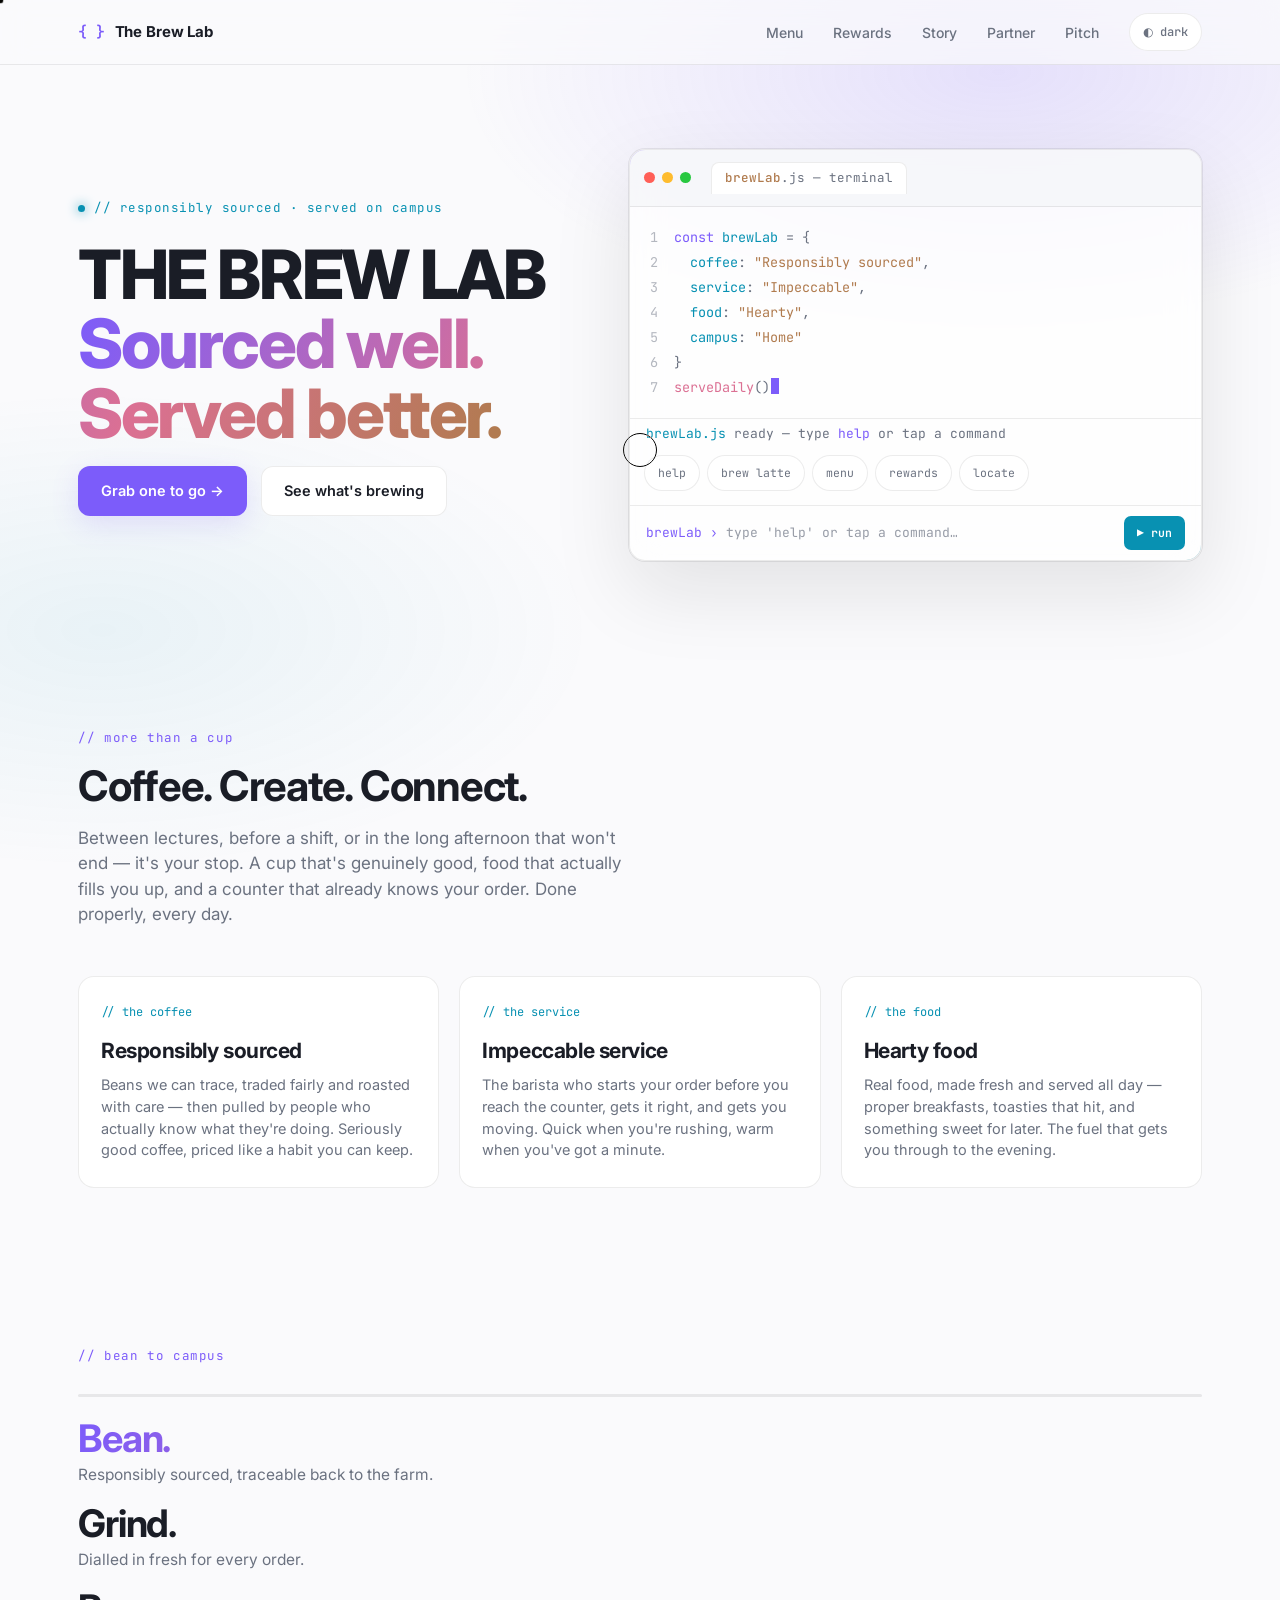
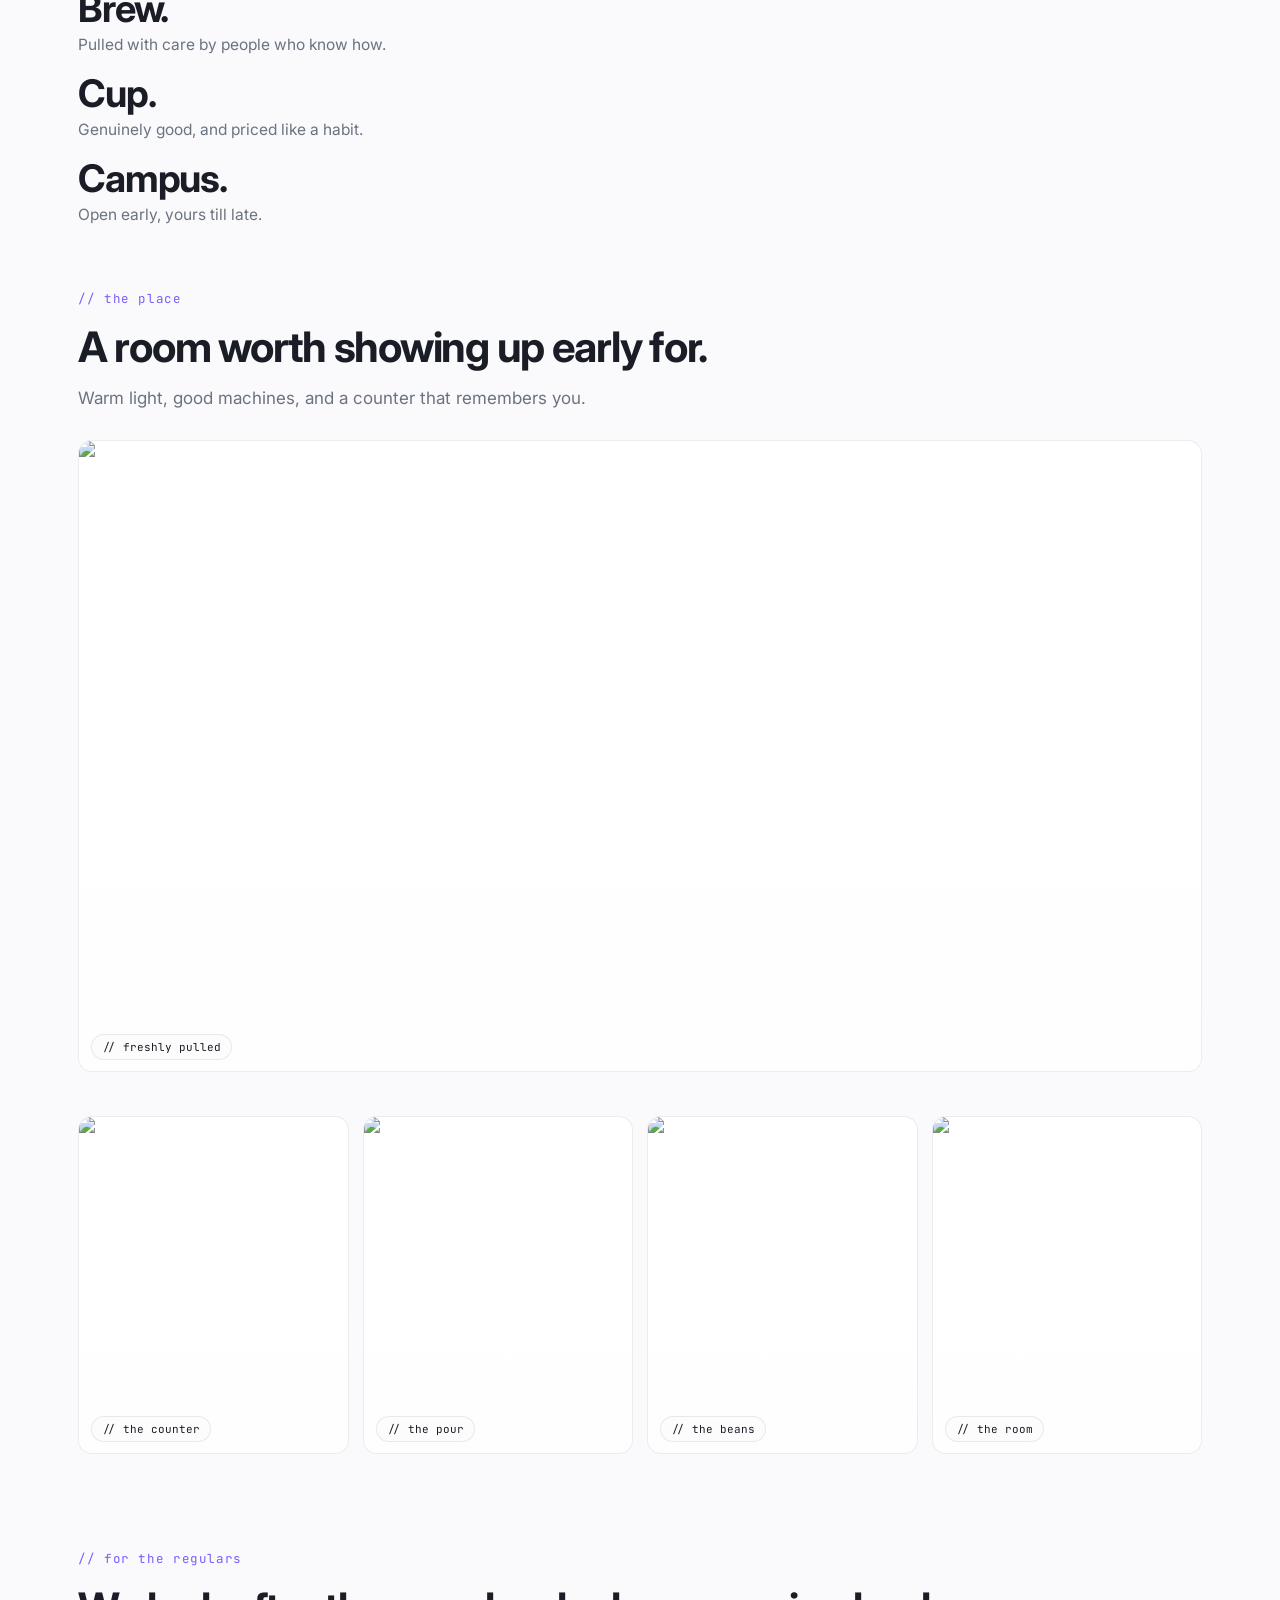
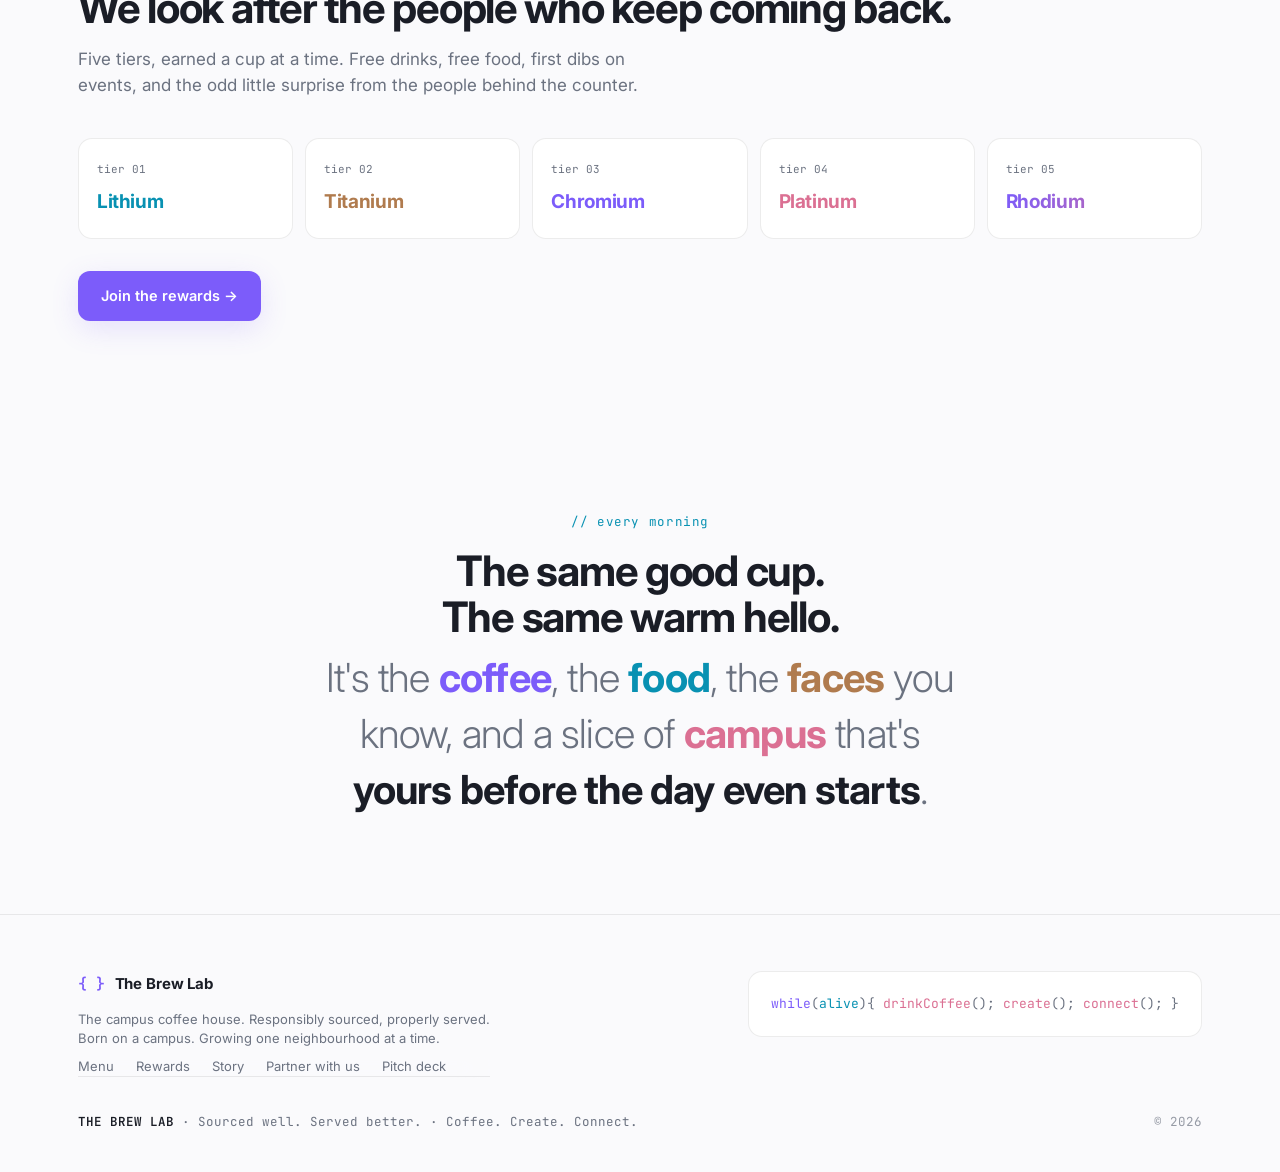
==== index.html @ af36d55d "Loyalty tiers: swap Iridium -> Rhodium (tier 05, most precious) Ladder is now Lithium / Titanium / C" ====
<!DOCTYPE html>
<html lang="en" data-theme="dark">
<head>
<meta charset="UTF-8">
<meta name="viewport" content="width=device-width, initial-scale=1.0, viewport-fit=cover">
<title>The Brew Lab</title>
<meta name="description" content="The Brew Lab — the campus coffee house. Responsibly sourced coffee, impeccable service, and hearty food. Coffee. Create. Connect.">
<meta name="theme-color" content="#0F1117">
<link rel="icon" href="assets/img/favicon.svg" type="image/svg+xml">
<meta property="og:title" content="The Brew Lab — Sourced well. Served better.">
<meta property="og:description" content="The campus coffee house — responsibly sourced coffee, hearty food, impeccable service. Coffee. Create. Connect.">
<meta property="og:type" content="website">
<meta property="og:image" content="assets/img/og-image.svg">
<meta name="twitter:card" content="summary_large_image">
<script>try{var t=localStorage.getItem('brewlab-theme')||(matchMedia('(prefers-color-scheme: light)').matches?'light':'dark');document.documentElement.setAttribute('data-theme',t);}catch(e){}</script>
<link rel="preconnect" href="https://fonts.googleapis.com">
<link rel="preconnect" href="https://fonts.gstatic.com" crossorigin>
<link href="https://fonts.googleapis.com/css2?family=Inter:wght@300;400;500;600;700;800&family=JetBrains+Mono:wght@400;500;600&display=swap" rel="stylesheet">
<link rel="stylesheet" href="assets/css/tokens.css">
<link rel="stylesheet" href="assets/css/base.css">
<link rel="stylesheet" href="assets/css/effects.css">
<style>
  /* bean-to-campus journey: keep all five word+copy stages within the pinned view */
  [data-brew-journey] { padding-top: clamp(36px, 7vh, 64px); padding-bottom: clamp(36px, 7vh, 64px); }
  .journey-stages { display: grid; gap: clamp(10px, 2vh, 20px); margin-top: 22px; }
  .j-word { display: block; font-size: clamp(22px, 5.2vw, 38px); font-weight: 700; letter-spacing: -0.03em; line-height: 1.05; }
  .j-sub { display: block; color: var(--muted); font-size: clamp(13px, 2.3vw, 15.5px); font-weight: 400; letter-spacing: 0; margin-top: 4px; max-width: 48ch; }
</style>
<script type="importmap">
{
  "imports": {
    "three": "https://esm.sh/three@0.161.0",
    "gsap": "https://esm.sh/gsap@3.12.5",
    "gsap/ScrollTrigger": "https://esm.sh/gsap@3.12.5/ScrollTrigger.js",
    "lenis": "https://esm.sh/lenis@1.1.13"
  }
}
</script>
</head>
<body data-page="home">
<a class="skip-link" href="#main">Skip to content</a>
<div class="ambient" aria-hidden="true"></div>

<nav aria-label="Primary">
  <div class="wrap nav-inner">
    <a class="brand" href="index.html"><span class="braces">{ }</span> The Brew Lab</a>
    <button class="nav-burger" data-nav-burger aria-label="Open menu" aria-expanded="false" aria-controls="navmenu">
      <svg viewBox="0 0 24 24" fill="none" stroke="currentColor" stroke-width="2" aria-hidden="true"><path d="M3 6h18M3 12h18M3 18h18"/></svg>
    </button>
    <div class="nav-links nav-menu" id="navmenu" data-nav-menu>
      <button class="nav-menu-close" data-nav-close aria-label="Close menu">
        <svg viewBox="0 0 24 24" fill="none" stroke="currentColor" stroke-width="2" aria-hidden="true"><path d="M6 6l12 12M18 6L6 18"/></svg>
      </button>
      <a class="navlink" href="menu.html">Menu</a>
      <a class="navlink" href="rewards.html">Rewards</a>
      <a class="navlink" href="story.html">Story</a>
      <a class="navlink" href="franchise.html">Partner</a>
      <a class="navlink" href="pitch.html">Pitch</a>
      <button class="toggle" data-theme-toggle aria-label="Toggle theme"><span data-theme-icon aria-hidden="true">◑</span> <span data-theme-text>light</span></button>
    </div>
  </div>
</nav>

<main id="main">
<header class="hero">
  <div class="hero-canvas" data-hero-canvas aria-hidden="true"></div>
  <div class="wrap hero-grid">
    <div>
      <span class="eyebrow"><span class="dot"></span>// responsibly sourced · served on campus</span>
      <h1 class="title">THE BREW LAB<br><span class="grad-text">Sourced well. Served better.</span></h1>
      <div class="cta-row">
        <a href="menu.html" class="btn btn-primary magnetic" data-magnetic="0.25">Grab one to go →</a>
        <a href="rewards.html" class="btn btn-ghost magnetic" data-magnetic="0.25">See what's brewing</a>
      </div>
    </div>

    <div class="editor reveal" data-repl>
      <div class="ed-bar">
        <div class="dots" aria-hidden="true"><span></span><span></span><span></span></div>
        <div class="tab"><b>brewLab</b>.js — terminal</div>
      </div>
      <div class="ed-body">
        <div class="gutter mono" aria-hidden="true"><div>1</div><div>2</div><div>3</div><div>4</div><div>5</div><div>6</div><div>7</div></div>
        <div class="code"><pre class="mono"><span class="kw">const</span> <span class="prop">brewLab</span> <span class="pun">=</span> <span class="pun">{</span>
  <span class="prop">coffee</span><span class="pun">:</span> <span class="str">"Responsibly sourced"</span><span class="pun">,</span>
  <span class="prop">service</span><span class="pun">:</span> <span class="str">"Impeccable"</span><span class="pun">,</span>
  <span class="prop">food</span><span class="pun">:</span> <span class="str">"Hearty"</span><span class="pun">,</span>
  <span class="prop">campus</span><span class="pun">:</span> <span class="str">"Home"</span>
<span class="pun">}</span>
<span class="fn">serveDaily</span><span class="pun">()</span><span class="cursor-blink"></span></pre></div>
      </div>
      <div class="repl-stream" data-repl-stream role="log" aria-live="polite" aria-label="Terminal output"></div>
      <div class="repl-chips" role="group" aria-label="Quick commands">
        <button class="repl-chip" type="button" data-cmd="help">help</button>
        <button class="repl-chip" type="button" data-cmd="brew latte">brew latte</button>
        <button class="repl-chip" type="button" data-cmd="menu">menu</button>
        <button class="repl-chip" type="button" data-cmd="rewards">rewards</button>
        <button class="repl-chip" type="button" data-cmd="locate">locate</button>
      </div>
      <form class="repl-input-row" data-repl-form>
        <span class="repl-prompt" aria-hidden="true">brewLab ›</span>
        <input class="repl-input" data-repl-input type="text" inputmode="text" autocomplete="off" autocapitalize="off" spellcheck="false" aria-label="Type a command, for example help" placeholder="type 'help' or tap a command…">
        <button class="run" type="submit">▶ run</button>
      </form>
    </div>
  </div>
</header>

<section id="positioning">
  <div class="wrap">
    <div class="sec-label reveal">// more than a cup</div>
    <h2 class="reveal">Coffee. Create. Connect.</h2>
    <p class="lead reveal">Between lectures, before a shift, or in the long afternoon that won't end — it's your stop. A cup that's genuinely good, food that actually fills you up, and a counter that already knows your order. Done properly, every day.</p>
    <div class="triad" data-cine-group>
      <div class="tcard reveal" data-cine-item><div class="k mono">// the coffee</div><h3>Responsibly sourced</h3><p>Beans we can trace, traded fairly and roasted with care — then pulled by people who actually know what they're doing. Seriously good coffee, priced like a habit you can keep.</p></div>
      <div class="tcard reveal" data-cine-item><div class="k mono">// the service</div><h3>Impeccable service</h3><p>The barista who starts your order before you reach the counter, gets it right, and gets you moving. Quick when you're rushing, warm when you've got a minute.</p></div>
      <div class="tcard reveal" data-cine-item><div class="k mono">// the food</div><h3>Hearty food</h3><p>Real food, made fresh and served all day — proper breakfasts, toasties that hit, and something sweet for later. The fuel that gets you through to the evening.</p></div>
    </div>
  </div>
</section>

<section class="scene" data-brew-journey aria-label="From bean to campus">
  <div class="wrap">
    <div class="sec-label">// bean to campus</div>
    <h2 class="sr-only">From bean to campus</h2>
    <div class="brew-rail" aria-hidden="true"><span class="fill"></span></div>
    <div class="journey-stages">
      <div data-stage><span class="j-word grad-text">Bean.</span><span class="j-sub">Responsibly sourced, traceable back to the farm.</span></div>
      <div data-stage><span class="j-word">Grind.</span><span class="j-sub">Dialled in fresh for every order.</span></div>
      <div data-stage><span class="j-word">Brew.</span><span class="j-sub">Pulled with care by people who know how.</span></div>
      <div data-stage><span class="j-word">Cup.</span><span class="j-sub">Genuinely good, and priced like a habit.</span></div>
      <div data-stage><span class="j-word">Campus.</span><span class="j-sub">Open early, yours till late.</span></div>
    </div>
  </div>
</section>

<section id="the-place" style="padding-top:0;">
  <div class="wrap">
    <div class="sec-label reveal">// the place</div>
    <h2 class="reveal">A room worth showing up early for.</h2>
    <p class="lead reveal">Warm light, good machines, and a counter that remembers you.</p>
    <div class="frame reveal" style="aspect-ratio:16/9;margin-top:28px">
      <img src="https://loremflickr.com/1280/720/barista,coffee,brewing?lock=60" alt="A barista brewing coffee at the bar" loading="lazy" decoding="async" width="1280" height="720">
      <span class="cap">// freshly pulled</span>
    </div>
    <div class="gallery" data-cine-group>
      <div class="frame reveal" data-cine-item style="aspect-ratio:4/5"><img src="https://loremflickr.com/600/750/coffee,cafe?lock=11" alt="A barista pouring latte art at a café counter" loading="lazy" decoding="async" width="600" height="750"><span class="cap">// the counter</span></div>
      <div class="frame reveal" data-cine-item style="aspect-ratio:4/5"><img src="https://loremflickr.com/600/750/espresso,machine?lock=12" alt="Espresso being pulled from a machine into a cup" loading="lazy" decoding="async" width="600" height="750"><span class="cap">// the pour</span></div>
      <div class="frame reveal" data-cine-item style="aspect-ratio:4/5"><img src="https://loremflickr.com/600/750/coffee,beans?lock=13" alt="Roasted coffee beans up close" loading="lazy" decoding="async" width="600" height="750"><span class="cap">// the beans</span></div>
      <div class="frame reveal" data-cine-item style="aspect-ratio:4/5"><img src="https://loremflickr.com/600/750/cafe,interior?lock=14" alt="The warm interior of a coffee house with seating" loading="lazy" decoding="async" width="600" height="750"><span class="cap">// the room</span></div>
    </div>
  </div>
</section>

<section id="rewards-teaser" style="padding-top:0;">
  <div class="wrap">
    <div class="sec-label reveal">// for the regulars</div>
    <h2 class="reveal">We look after the people who keep coming back.</h2>
    <p class="lead reveal">Five tiers, earned a cup at a time. Free drinks, free food, first dibs on events, and the odd little surprise from the people behind the counter.</p>
    <div class="tiers" data-cine-group>
      <div class="tier reveal" data-cine-item><div class="lvl mono">tier 01</div><div class="name">Lithium</div></div>
      <div class="tier reveal" data-cine-item><div class="lvl mono">tier 02</div><div class="name">Titanium</div></div>
      <div class="tier reveal" data-cine-item><div class="lvl mono">tier 03</div><div class="name">Chromium</div></div>
      <div class="tier reveal" data-cine-item><div class="lvl mono">tier 04</div><div class="name">Platinum</div></div>
      <div class="tier reveal" data-cine-item><div class="lvl mono">tier 05</div><div class="name">Rhodium</div></div>
    </div>
    <div class="cta-row" style="margin-top:32px">
      <a href="rewards.html" class="btn btn-primary magnetic" data-magnetic="0.25">Join the rewards →</a>
    </div>
  </div>
</section>

<section id="manifesto" class="manifesto">
  <div class="wrap">
    <div class="sec-label reveal" style="color:var(--cyan)">// every morning</div>
    <h2 class="reveal">The same good cup.<br>The same warm hello.</h2>
    <p class="big seq reveal">It's the <b>coffee</b>, the <b>food</b>, the <b>faces</b> you know, and a slice of <b>campus</b> that's <b style="color:var(--text)">yours before the day even starts</b>.</p>
  </div>
</section>
</main>

<footer>
  <div class="wrap">
    <div class="foot-grid">
      <div>
        <a class="brand" href="index.html" style="margin-bottom:14px"><span class="braces">{ }</span> The Brew Lab</a>
        <p class="foot-meta">The campus coffee house. Responsibly sourced, properly served.<br>Born on a campus. Growing one neighbourhood at a time.</p>
        <nav class="foot-nav" aria-label="Footer">
          <a href="menu.html">Menu</a>
          <a href="rewards.html">Rewards</a>
          <a href="story.html">Story</a>
          <a href="franchise.html">Partner with us</a>
          <a href="pitch.html">Pitch deck</a>
        </nav>
      </div>
      <div class="foot-code mono" aria-hidden="true">
<span class="kw">while</span><span class="pun">(</span><span class="prop">alive</span><span class="pun">){</span>
  <span class="fn">drinkCoffee</span><span class="pun">();</span>
  <span class="fn">create</span><span class="pun">();</span>
  <span class="fn">connect</span><span class="pun">();</span>
<span class="pun">}</span>
      </div>
    </div>
    <div class="foot-sig"><b>THE BREW LAB</b> · Sourced well. Served better. · Coffee. Create. Connect. <span style="margin-left:auto;opacity:.7;">© 2026</span></div>
  </div>
</footer>

<script type="module" src="assets/js/main.js"></script>
</body>
</html>
---- assets/css/tokens.css ----
/* ============================================================
   The Brew Lab — Design Tokens
   Single source of truth. Colors are verbatim from the brand
   reference. No other stylesheet should hardcode hex values.
   ============================================================ */

:root {
  /* ---- color: dark (default) ---- */
  --bg: #0F1117;
  --sidebar: #161A22;
  --editor: #1B202B;
  --lavender: #A78BFA;   /* primary accent */
  --cyan: #7DD3FC;
  --champagne: #E9CBA7;
  --rose: #F4A8C5;
  --text: #F5F7FA;
  --muted: #98A1B2;
  --line: rgba(255, 255, 255, 0.06);
  --glass: rgba(27, 32, 43, 0.55);
  --glow: rgba(167, 139, 250, 0.22);
  --shadow: rgba(0, 0, 0, 0.55);

  /* on-accent text (sits on lavender/cyan fills) */
  --on-accent: #0F1117;

  /* signature gradient */
  --grad: linear-gradient(110deg, var(--lavender), var(--rose) 55%, var(--champagne));
  --grad-soft: linear-gradient(140deg, var(--lavender), transparent 40%, transparent 70%, var(--cyan));

  /* ---- type ---- */
  --font-sans: 'Inter', system-ui, -apple-system, sans-serif;
  --font-mono: 'JetBrains Mono', ui-monospace, 'SF Mono', monospace;

  /* fluid type scale (mobile-first via clamp) */
  --fs-eyebrow: clamp(11.5px, 2.6vw, 12.5px);
  --fs-body: clamp(15px, 3.6vw, 17px);
  --fs-lead: clamp(15.5px, 3.8vw, 17px);
  --fs-h3: clamp(18px, 4.4vw, 21px);
  --fs-h2: clamp(26px, 6.2vw, 42px);
  --fs-h1: clamp(38px, 11vw, 68px);
  --fs-display: clamp(26px, 6vw, 40px);

  /* ---- spacing (fluid) ---- */
  --space-section: clamp(64px, 12vw, 96px);
  --space-gap: clamp(20px, 5vw, 56px);
  --wrap-max: 1180px;
  --wrap-pad: clamp(18px, 5vw, 28px);

  /* ---- radius ---- */
  --r-sm: 7px;
  --r-md: 12px;
  --r-lg: 14px;
  --r-xl: 16px;
  --r-pill: 999px;

  /* ---- elevation ---- */
  --elev-card: 0 30px 80px var(--shadow), 0 0 0 1px var(--line);
  --elev-btn: 0 8px 28px var(--glow);
  --elev-btn-hover: 0 12px 36px var(--glow);

  /* ---- motion ---- */
  --ease: cubic-bezier(0.22, 1, 0.36, 1);
  --t-fast: 0.15s;
  --t-base: 0.25s;
  --t-slow: 0.5s;

  /* ---- chrome dots (traffic lights) ---- */
  --dot-red: #FF5F57;
  --dot-yellow: #FEBC2E;
  --dot-green: #28C840;

  color-scheme: dark;
}

[data-theme="light"] {
  --bg: #FAFAFC;
  --sidebar: #F4F5F8;
  --editor: #FFFFFF;
  --lavender: #7C5CFA;
  --cyan: #0891B2;
  --champagne: #B07B4E;
  --rose: #DB7093;
  --text: #1A1D26;
  --muted: #6B7280;
  --line: rgba(15, 17, 23, 0.08);
  --glass: rgba(255, 255, 255, 0.7);
  --glow: rgba(124, 92, 250, 0.16);
  --shadow: rgba(15, 17, 23, 0.10);
  --on-accent: #FFFFFF;

  color-scheme: light;
}
---- assets/css/base.css ----
/* ============================================================
   The Brew Lab — Base & shared components
   Mobile-first. Enhances up at min-width breakpoints.
   ============================================================ */

* { margin: 0; padding: 0; box-sizing: border-box; }

html {
  scroll-behavior: smooth;
  -webkit-text-size-adjust: 100%;
}

body {
  font-family: var(--font-sans);
  background: var(--bg);
  color: var(--text);
  line-height: 1.5;
  -webkit-font-smoothing: antialiased;
  text-rendering: optimizeLegibility;
  overflow-x: hidden;
  min-height: 100vh;
  min-height: 100dvh;
  transition: background var(--t-slow) ease, color var(--t-slow) ease;
}

/* Lenis smooth-scroll hooks (no-op until JS attaches) */
html.lenis, html.lenis body { height: auto; }
.lenis.lenis-smooth { scroll-behavior: auto !important; }
.lenis.lenis-stopped { overflow: hidden; }

::selection { background: var(--lavender); color: var(--on-accent); }
.mono { font-family: var(--font-mono); }
img, svg { display: block; max-width: 100%; }
a { color: inherit; }

/* visually-hidden, screen-reader only */
.sr-only {
  position: absolute; width: 1px; height: 1px; padding: 0; margin: -1px;
  overflow: hidden; clip: rect(0 0 0 0); white-space: nowrap; border: 0;
}

/* skip link */
.skip-link {
  position: absolute; left: 12px; top: -120px; z-index: 200;
  background: var(--lavender); color: var(--on-accent);
  padding: 10px 16px; border-radius: var(--r-md); font-weight: 600;
  font-size: 14px; text-decoration: none; transition: top var(--t-base) var(--ease);
}
.skip-link:focus { top: 12px; }

/* visible focus for keyboard users */
:focus-visible {
  outline: 2px solid var(--lavender);
  outline-offset: 3px;
  border-radius: 4px;
}

/* ---------- ambient glow ---------- */
.ambient {
  position: fixed; inset: 0; pointer-events: none; z-index: 0;
  background:
    radial-gradient(60vw 40vh at 78% 8%, var(--glow), transparent 70%),
    radial-gradient(55vw 38vh at 8% 70%, rgba(125, 211, 252, 0.10), transparent 70%);
  transition: opacity var(--t-slow) ease;
}
[data-theme="light"] .ambient {
  background:
    radial-gradient(60vw 40vh at 78% 8%, var(--glow), transparent 70%),
    radial-gradient(55vw 38vh at 8% 70%, rgba(8, 145, 178, 0.07), transparent 70%);
}

/* ---------- layout ---------- */
.wrap {
  width: 100%;
  max-width: var(--wrap-max);
  margin: 0 auto;
  padding: 0 var(--wrap-pad);
  padding-left: max(var(--wrap-pad), env(safe-area-inset-left));
  padding-right: max(var(--wrap-pad), env(safe-area-inset-right));
  position: relative;
  z-index: 1;
}

section { padding: var(--space-section) 0; position: relative; z-index: 1; }

.sec-label {
  font-family: var(--font-mono); font-size: var(--fs-eyebrow);
  color: var(--lavender); letter-spacing: 0.05em; margin-bottom: 16px;
}
h2 {
  font-size: var(--fs-h2); font-weight: 700; letter-spacing: -0.03em;
  line-height: 1.1; margin-bottom: 16px;
}
.lead { font-size: var(--fs-lead); color: var(--muted); max-width: 560px; }
.eyebrow {
  font-family: var(--font-mono); font-size: var(--fs-eyebrow); color: var(--cyan);
  letter-spacing: 0.04em; margin-bottom: 22px;
  display: inline-flex; align-items: center; gap: 9px;
}
.eyebrow .dot {
  width: 7px; height: 7px; border-radius: 50%; background: var(--cyan);
  box-shadow: 0 0 12px var(--cyan); flex: none;
}
.grad-text {
  background: var(--grad);
  -webkit-background-clip: text; background-clip: text;
  -webkit-text-fill-color: transparent; color: transparent;
}

/* ---------- nav ---------- */
nav {
  position: sticky; top: 0; z-index: 50;
  backdrop-filter: blur(14px); -webkit-backdrop-filter: blur(14px);
  background: var(--bg); /* fallback when color-mix() is unsupported */
  background: color-mix(in srgb, var(--bg) 72%, transparent);
  border-bottom: 1px solid var(--line);
  padding-top: env(safe-area-inset-top);
}
.nav-inner {
  display: flex; align-items: center; justify-content: space-between;
  height: 60px; gap: 14px;
}
.brand {
  display: inline-flex; align-items: center; gap: 10px;
  font-weight: 700; letter-spacing: -0.01em; font-size: 15px;
  text-decoration: none; color: var(--text); flex: none;
}
.brand .braces { font-family: var(--font-mono); color: var(--lavender); font-weight: 600; }

.nav-links { display: flex; align-items: center; gap: clamp(16px, 2.4vw, 30px); }
.nav-links a.navlink {
  color: var(--muted); text-decoration: none; font-size: 14px; font-weight: 500;
  transition: color var(--t-base) ease; position: relative; padding: 4px 0;
}
.nav-links a.navlink::after {
  content: ""; position: absolute; left: 0; bottom: -2px; height: 2px; width: 0;
  background: var(--lavender); transition: width var(--t-base) var(--ease);
}
.nav-links a.navlink:hover,
.nav-links a.navlink[aria-current="page"] { color: var(--text); }
.nav-links a.navlink:hover::after,
.nav-links a.navlink[aria-current="page"]::after { width: 100%; }

.toggle {
  display: inline-flex; align-items: center; gap: 7px; cursor: pointer;
  background: var(--editor); border: 1px solid var(--line); color: var(--muted);
  padding: 9px 13px; border-radius: var(--r-pill); font-size: 12px; font-weight: 500;
  font-family: var(--font-mono); transition: all var(--t-base) ease;
  min-height: 38px;
}
.toggle:hover { color: var(--text); border-color: var(--lavender); }

/* hamburger (mobile) */
.nav-burger {
  display: inline-flex; align-items: center; justify-content: center;
  width: 44px; height: 44px; border-radius: var(--r-md);
  background: var(--editor); border: 1px solid var(--line); color: var(--text);
  cursor: pointer;
}
.nav-burger svg { width: 20px; height: 20px; }

@media (max-width: 820px) {
  /* Drop the nav's backdrop-filter on mobile: a filtered ancestor becomes the
     containing block for position:fixed children, which would otherwise trap the
     menu inside the 60px nav bar instead of letting it cover the viewport. */
  nav {
    backdrop-filter: none; -webkit-backdrop-filter: none;
    background: var(--bg);
  }
  .nav-menu {
    position: fixed;
    top: 0; right: 0; bottom: 0; left: 0;     /* explicit offsets (not inset shorthand) */
    width: 100%; height: 100%; min-height: 100dvh;
    z-index: 100;
    background: var(--bg); /* fully opaque so page content can't show through */
    display: flex; flex-direction: column; justify-content: center;
    gap: 4px; padding: 24px max(28px, env(safe-area-inset-left));
    padding-top: max(72px, env(safe-area-inset-top));
    transform: translateX(100%); transition: transform var(--t-slow) var(--ease);
    visibility: hidden;
  }
  .nav-menu.open { transform: none; visibility: visible; }
  .nav-menu a.navlink {
    font-size: 24px; font-weight: 600; color: var(--text); padding: 14px 0;
    border-bottom: 1px solid var(--line);
  }
  .nav-menu a.navlink::after { display: none; }
  .nav-menu .toggle { align-self: flex-start; margin-top: 22px; }
  .nav-menu-close {
    position: absolute; top: max(16px, env(safe-area-inset-top)); right: 20px;
    width: 44px; height: 44px; background: var(--editor); border: 1px solid var(--line);
    border-radius: var(--r-md); color: var(--text); cursor: pointer;
    display: inline-flex; align-items: center; justify-content: center;
  }
}
@media (min-width: 821px) {
  .nav-burger, .nav-menu-close { display: none; }
  .nav-inner { height: 64px; }
}

/* ---------- buttons ---------- */
.btn {
  font-family: var(--font-sans); font-size: 14.5px; font-weight: 600; cursor: pointer;
  padding: 13px 22px; border-radius: var(--r-md); border: 1px solid transparent;
  text-decoration: none; display: inline-flex; align-items: center; justify-content: center;
  gap: 8px; min-height: 46px;
  transition: transform var(--t-fast) ease, box-shadow var(--t-base) ease, background var(--t-base) ease, border-color var(--t-base) ease, color var(--t-base) ease;
}
.btn-primary { background: var(--lavender); color: var(--on-accent); box-shadow: var(--elev-btn); }
.btn-primary:hover { transform: translateY(-2px); box-shadow: var(--elev-btn-hover); }
.btn-ghost { background: var(--editor); color: var(--text); border-color: var(--line); }
.btn-ghost:hover { border-color: var(--lavender); color: var(--lavender); }
.cta-row { display: flex; gap: 14px; flex-wrap: wrap; }

/* ---------- glass / editor window ---------- */
.editor {
  background: var(--glass); backdrop-filter: blur(16px); -webkit-backdrop-filter: blur(16px);
  border: 1px solid var(--line); border-radius: var(--r-xl); overflow: hidden;
  box-shadow: var(--elev-card); position: relative;
}
.editor::before {
  content: ""; position: absolute; inset: -1px; border-radius: var(--r-xl);
  padding: 1px; pointer-events: none; background: var(--grad-soft);
  -webkit-mask: linear-gradient(#000 0 0) content-box, linear-gradient(#000 0 0);
  -webkit-mask-composite: xor; mask-composite: exclude; opacity: 0.5;
}
.ed-bar {
  display: flex; align-items: center; gap: 8px; padding: 12px 14px;
  border-bottom: 1px solid var(--line);
  background: color-mix(in srgb, var(--sidebar) 70%, transparent);
}
.dots { display: flex; gap: 7px; }
.dots span { width: 11px; height: 11px; border-radius: 50%; }
.dots span:nth-child(1) { background: var(--dot-red); }
.dots span:nth-child(2) { background: var(--dot-yellow); }
.dots span:nth-child(3) { background: var(--dot-green); }
.tab {
  margin-left: 12px; font-family: var(--font-mono); font-size: 12.5px; color: var(--muted);
  background: var(--editor); padding: 6px 13px; border-radius: 8px 8px 0 0;
  border: 1px solid var(--line); border-bottom: none;
}
.tab b { color: var(--champagne); font-weight: 500; }
.ed-body { display: flex; font-family: var(--font-mono); font-size: 13.5px; }
.gutter { padding: 18px 0; text-align: right; color: var(--muted); opacity: 0.5; user-select: none; min-width: 40px; }
.gutter div { padding: 0 12px; line-height: 1.85; }
.code { padding: 18px 16px 18px 4px; overflow-x: auto; flex: 1; }
.code pre { line-height: 1.85; white-space: pre; }
.kw { color: var(--lavender); } .prop { color: var(--cyan); } .str { color: var(--champagne); }
.fn { color: var(--rose); } .pun { color: var(--muted); } .num { color: var(--rose); }
.ed-foot {
  display: flex; align-items: center; justify-content: space-between; gap: 10px;
  padding: 9px 14px; border-top: 1px solid var(--line);
  background: color-mix(in srgb, var(--sidebar) 70%, transparent);
  font-family: var(--font-mono); font-size: 11.5px; color: var(--muted);
}
.ed-foot .meta { overflow: hidden; text-overflow: ellipsis; white-space: nowrap; }

/* ---------- cards: triad ---------- */
.triad { display: grid; grid-template-columns: 1fr; gap: 16px; margin-top: 40px; }
.tcard {
  background: var(--editor); border: 1px solid var(--line); border-radius: var(--r-xl);
  padding: 26px 22px; transition: transform var(--t-base) ease, border-color var(--t-base) ease;
}
.tcard:hover { transform: translateY(-4px); border-color: var(--lavender); }
.tcard .k { font-family: var(--font-mono); font-size: 12px; color: var(--cyan); margin-bottom: 14px; }
.tcard h3 { font-size: var(--fs-h3); font-weight: 700; letter-spacing: -0.02em; margin-bottom: 8px; }
.tcard p { color: var(--muted); font-size: 14.5px; }
@media (min-width: 720px) { .triad { grid-template-columns: repeat(3, 1fr); gap: 20px; margin-top: 48px; } }

/* ---------- tiers ---------- */
.tiers { display: flex; gap: 12px; margin-top: 40px; flex-wrap: wrap; }
.tier {
  flex: 1 1 140px; min-width: 140px; background: var(--editor); border: 1px solid var(--line);
  border-radius: var(--r-lg); padding: 22px 18px; position: relative;
  transition: all var(--t-base) ease;
}
.tier:hover { border-color: var(--rose); transform: translateY(-4px); }
.tier .lvl { font-family: var(--font-mono); font-size: 11px; color: var(--muted); margin-bottom: 10px; }
.tier .name { font-size: 19px; font-weight: 700; letter-spacing: -0.02em; }
.tier:nth-child(1) .name { color: var(--cyan); }
.tier:nth-child(2) .name { color: var(--champagne); }
.tier:nth-child(3) .name { color: var(--lavender); }
.tier:nth-child(4) .name { color: var(--rose); }
.tier:nth-child(5) .name {
  background: linear-gradient(110deg, var(--lavender), var(--rose));
  -webkit-background-clip: text; background-clip: text; -webkit-text-fill-color: transparent;
}

/* ---------- imagery (themed placeholders) ---------- */
.frame {
  position: relative; overflow: hidden; background: var(--editor);
  border: 1px solid var(--line); border-radius: var(--r-lg);
}
.frame img, .shot {
  display: block; width: 100%; height: 100%; object-fit: cover;
  color: transparent; /* hide alt text flash while loading */
}
.frame::after {
  content: ""; position: absolute; inset: 0; pointer-events: none;
  background: linear-gradient(180deg, transparent 50%, color-mix(in srgb, var(--bg) 72%, transparent));
  mix-blend-mode: multiply; opacity: 0.85;
}
[data-theme="light"] .frame::after { mix-blend-mode: normal; opacity: 0.35; }
.frame .cap {
  position: absolute; left: 12px; bottom: 11px; z-index: 1;
  font-family: var(--font-mono); font-size: 11px; color: var(--text);
  background: color-mix(in srgb, var(--bg) 55%, transparent);
  border: 1px solid var(--line); border-radius: var(--r-pill); padding: 4px 10px;
  backdrop-filter: blur(6px); -webkit-backdrop-filter: blur(6px);
}
.frame:hover img { transform: scale(1.04); }
.frame img { transition: transform 0.6s var(--ease); }

/* on-brand fallback when a hotlinked photo fails to load */
.frame.img-failed {
  display: grid; place-items: center; min-height: 120px;
  background:
    radial-gradient(120% 90% at 25% 15%, color-mix(in srgb, var(--lavender) 24%, transparent), transparent 60%),
    radial-gradient(120% 90% at 85% 95%, color-mix(in srgb, var(--cyan) 18%, transparent), transparent 60%),
    var(--editor);
}
.frame.img-failed::before { content: "☕"; font-size: 34px; opacity: 0.55; }

.gallery { display: grid; grid-template-columns: 1fr; gap: 14px; margin-top: 44px; }
@media (min-width: 560px) { .gallery { grid-template-columns: repeat(2, 1fr); } }
@media (min-width: 860px) { .gallery { grid-template-columns: repeat(4, 1fr); } }

/* ---------- footer ---------- */
footer { border-top: 1px solid var(--line); padding: 56px 0 calc(40px + env(safe-area-inset-bottom)); position: relative; z-index: 1; }
.foot-grid { display: flex; justify-content: space-between; align-items: flex-start; gap: 32px; flex-wrap: wrap; }
.foot-code {
  background: var(--editor); border: 1px solid var(--line); border-radius: var(--r-lg);
  padding: 20px 22px; font-family: var(--font-mono); font-size: 13px; line-height: 1.8;
  overflow-x: auto;
}
.foot-meta { font-size: 13px; color: var(--muted); }
.foot-nav { display: flex; flex-wrap: wrap; gap: 14px 22px; margin-top: 8px; }
.foot-nav a { color: var(--muted); text-decoration: none; font-size: 13px; transition: color var(--t-base) ease; }
.foot-nav a:hover { color: var(--text); }
.foot-sig {
  margin-top: 36px; font-family: var(--font-mono); font-size: 12.5px; color: var(--muted);
  display: flex; gap: 8px; flex-wrap: wrap; align-items: center;
}
.foot-sig b { color: var(--text); font-weight: 600; }

/* ---------- reveal (JS adds .in; visible by default if JS/observer absent) ---------- */
.reveal { opacity: 0; transform: translateY(24px); transition: opacity 0.7s var(--ease), transform 0.7s var(--ease); }
.reveal.in { opacity: 1; transform: none; }
.no-js .reveal, html:not(.js) .reveal { opacity: 1; transform: none; }

/* ---------- reduced motion ---------- */
@media (prefers-reduced-motion: reduce) {
  html { scroll-behavior: auto; }
  .reveal { opacity: 1 !important; transform: none !important; transition: none; }
  *, *::before, *::after {
    animation-duration: 0.001ms !important;
    animation-iteration-count: 1 !important;
    transition-duration: 0.001ms !important;
    scroll-behavior: auto !important;
  }
}
---- assets/css/effects.css ----
/* ============================================================
   The Brew Lab — Effects
   Custom cursor, hero/WebGL, REPL terminal, page transitions,
   cinematics. All effects are pointer/motion gated for mobile + a11y.
   ============================================================ */

/* ---------- custom cursor (pointer-fine only) ---------- */
.cursor-dot, .cursor-ring { display: none; }

@media (hover: hover) and (pointer: fine) {
  body.has-cursor { cursor: none; }
  body.has-cursor a, body.has-cursor button, body.has-cursor .magnetic { cursor: none; }

  .cursor-dot, .cursor-ring {
    display: block; position: fixed; top: 0; left: 0; z-index: 999;
    pointer-events: none; border-radius: 50%;
    transform: translate3d(-50%, -50%, 0);
    will-change: transform; mix-blend-mode: difference;
  }
  .cursor-dot { width: 7px; height: 7px; background: #fff; }
  .cursor-ring {
    width: 34px; height: 34px; border: 1px solid #fff;
    transition: width var(--t-base) var(--ease), height var(--t-base) var(--ease),
                background var(--t-base) ease, opacity var(--t-base) ease;
  }
  .cursor-ring.hot { width: 54px; height: 54px; background: rgba(255, 255, 255, 0.12); }
}
@media (prefers-reduced-motion: reduce) {
  body.has-cursor { cursor: auto; }
  .cursor-dot, .cursor-ring { display: none !important; }
}

.magnetic { will-change: transform; }

/* ---------- hero ---------- */
.hero { padding: clamp(48px, 9vw, 84px) 0 clamp(48px, 8vw, 72px); position: relative; }
.hero-grid { display: grid; grid-template-columns: 1fr; gap: 36px; align-items: center; }
@media (min-width: 920px) { .hero-grid { grid-template-columns: 1.02fr 1.18fr; gap: 56px; } }

h1.title {
  font-size: var(--fs-h1); font-weight: 800; letter-spacing: -0.035em;
  line-height: 1.02; margin-bottom: 18px; text-wrap: balance;
}
.mantra { font-size: clamp(18px, 4.6vw, 22px); font-weight: 600; color: var(--text); margin-bottom: 10px; letter-spacing: -0.01em; }
.sub { font-size: clamp(14px, 3.6vw, 16px); color: var(--muted); margin-bottom: 30px; font-family: var(--font-mono); letter-spacing: 0.01em; }

/* WebGL canvas mounts behind the hero panel; hidden until ready */
.hero-canvas {
  position: absolute; inset: 0; z-index: 0; pointer-events: none;
  opacity: 0; transition: opacity 1.2s ease;
}
.hero-canvas.ready { opacity: 1; }
.hero-canvas canvas { width: 100% !important; height: 100% !important; display: block; }
.hero .wrap { z-index: 2; }

/* ---------- REPL terminal ---------- */
.cursor-blink {
  display: inline-block; width: 8px; height: 16px; background: var(--lavender);
  margin-left: 1px; vertical-align: -2px; animation: blink 1.1s steps(1) infinite;
}
@keyframes blink { 50% { opacity: 0; } }

.repl-stream {
  font-family: var(--font-mono); font-size: 13px; line-height: 1.7;
  padding: 4px 16px 10px; max-height: 232px; overflow-y: auto;
  border-top: 1px solid var(--line);
  scrollbar-width: thin; scrollbar-color: var(--line) transparent;
}
.repl-stream:empty { display: none; }
.repl-line { color: var(--muted); white-space: pre-wrap; word-break: break-word; }
.repl-line .ok { color: var(--cyan); }
.repl-line .accent { color: var(--lavender); }
.repl-line .warn { color: var(--champagne); }
.repl-line .you { color: var(--text); }
.repl-line .you::before { content: "› "; color: var(--lavender); }

.repl-input-row { display: flex; align-items: center; gap: 8px; padding: 10px 16px; border-top: 1px solid var(--line); }
.repl-prompt { font-family: var(--font-mono); color: var(--lavender); font-size: 13px; flex: none; }
.repl-input {
  flex: 1; background: transparent; border: none; color: var(--text);
  font-family: var(--font-mono); font-size: 13px; min-height: 24px;
}
.repl-input:focus { outline: none; }
.repl-input::placeholder { color: var(--muted); opacity: 0.7; }

/* tappable command chips — the no-keyboard / mobile path */
.repl-chips { display: flex; flex-wrap: wrap; gap: 7px; padding: 0 14px 14px; }
.repl-chip {
  font-family: var(--font-mono); font-size: 11.5px; color: var(--muted);
  background: var(--editor); border: 1px solid var(--line); border-radius: var(--r-pill);
  padding: 8px 13px; cursor: pointer; min-height: 36px;
  transition: color var(--t-base) ease, border-color var(--t-base) ease, transform var(--t-fast) ease;
}
.repl-chip:hover, .repl-chip:focus-visible { color: var(--text); border-color: var(--lavender); }
.repl-chip:active { transform: scale(0.96); }

.run {
  cursor: pointer; color: var(--on-accent); background: var(--cyan);
  padding: 7px 13px; border-radius: var(--r-sm); border: none;
  font-family: var(--font-mono); font-size: 11.5px; font-weight: 600;
  display: inline-flex; gap: 6px; align-items: center; min-height: 34px;
  transition: transform var(--t-fast) ease, box-shadow var(--t-base) ease;
}
.run:hover { transform: translateY(-1px); box-shadow: 0 6px 18px rgba(125, 211, 252, 0.3); }

/* ---------- page transitions (View Transitions API + fallback) ---------- */
@keyframes vt-fade-in { from { opacity: 0; transform: translateY(8px); } }
@keyframes vt-fade-out { to { opacity: 0; transform: translateY(-8px); } }
::view-transition-old(root) { animation: vt-fade-out 0.3s var(--ease) both; }
::view-transition-new(root) { animation: vt-fade-in 0.42s var(--ease) both; }
@media (prefers-reduced-motion: reduce) {
  ::view-transition-old(root), ::view-transition-new(root) { animation: none; }
}
/* JS fallback for browsers without the View Transitions API */
body.page-leaving { opacity: 0; transition: opacity 0.28s ease; }

/* ---------- cinematics ---------- */
.scene { position: relative; }
.parallax { will-change: transform; }
.count { font-variant-numeric: tabular-nums; }

/* progress rail used by the brew-journey scene */
.brew-rail {
  position: relative; height: 3px; border-radius: 2px;
  background: var(--line); overflow: hidden; margin: 28px 0 8px;
}
.brew-rail .fill { position: absolute; inset: 0; width: 0; background: var(--grad); border-radius: 2px; }

/* manifesto */
.manifesto { text-align: center; }
.manifesto h2 { max-width: 820px; margin: 0 auto 10px; }
.manifesto .big {
  font-size: var(--fs-display); font-weight: 300; letter-spacing: -0.02em;
  line-height: 1.4; color: var(--muted); max-width: 760px; margin: 0 auto; text-wrap: balance;
}
.manifesto .big b { font-weight: 700; color: var(--text); }
.manifesto .seq b:nth-of-type(1) { color: var(--lavender); }
.manifesto .seq b:nth-of-type(2) { color: var(--cyan); }
.manifesto .seq b:nth-of-type(3) { color: var(--champagne); }
.manifesto .seq b:nth-of-type(4) { color: var(--rose); }
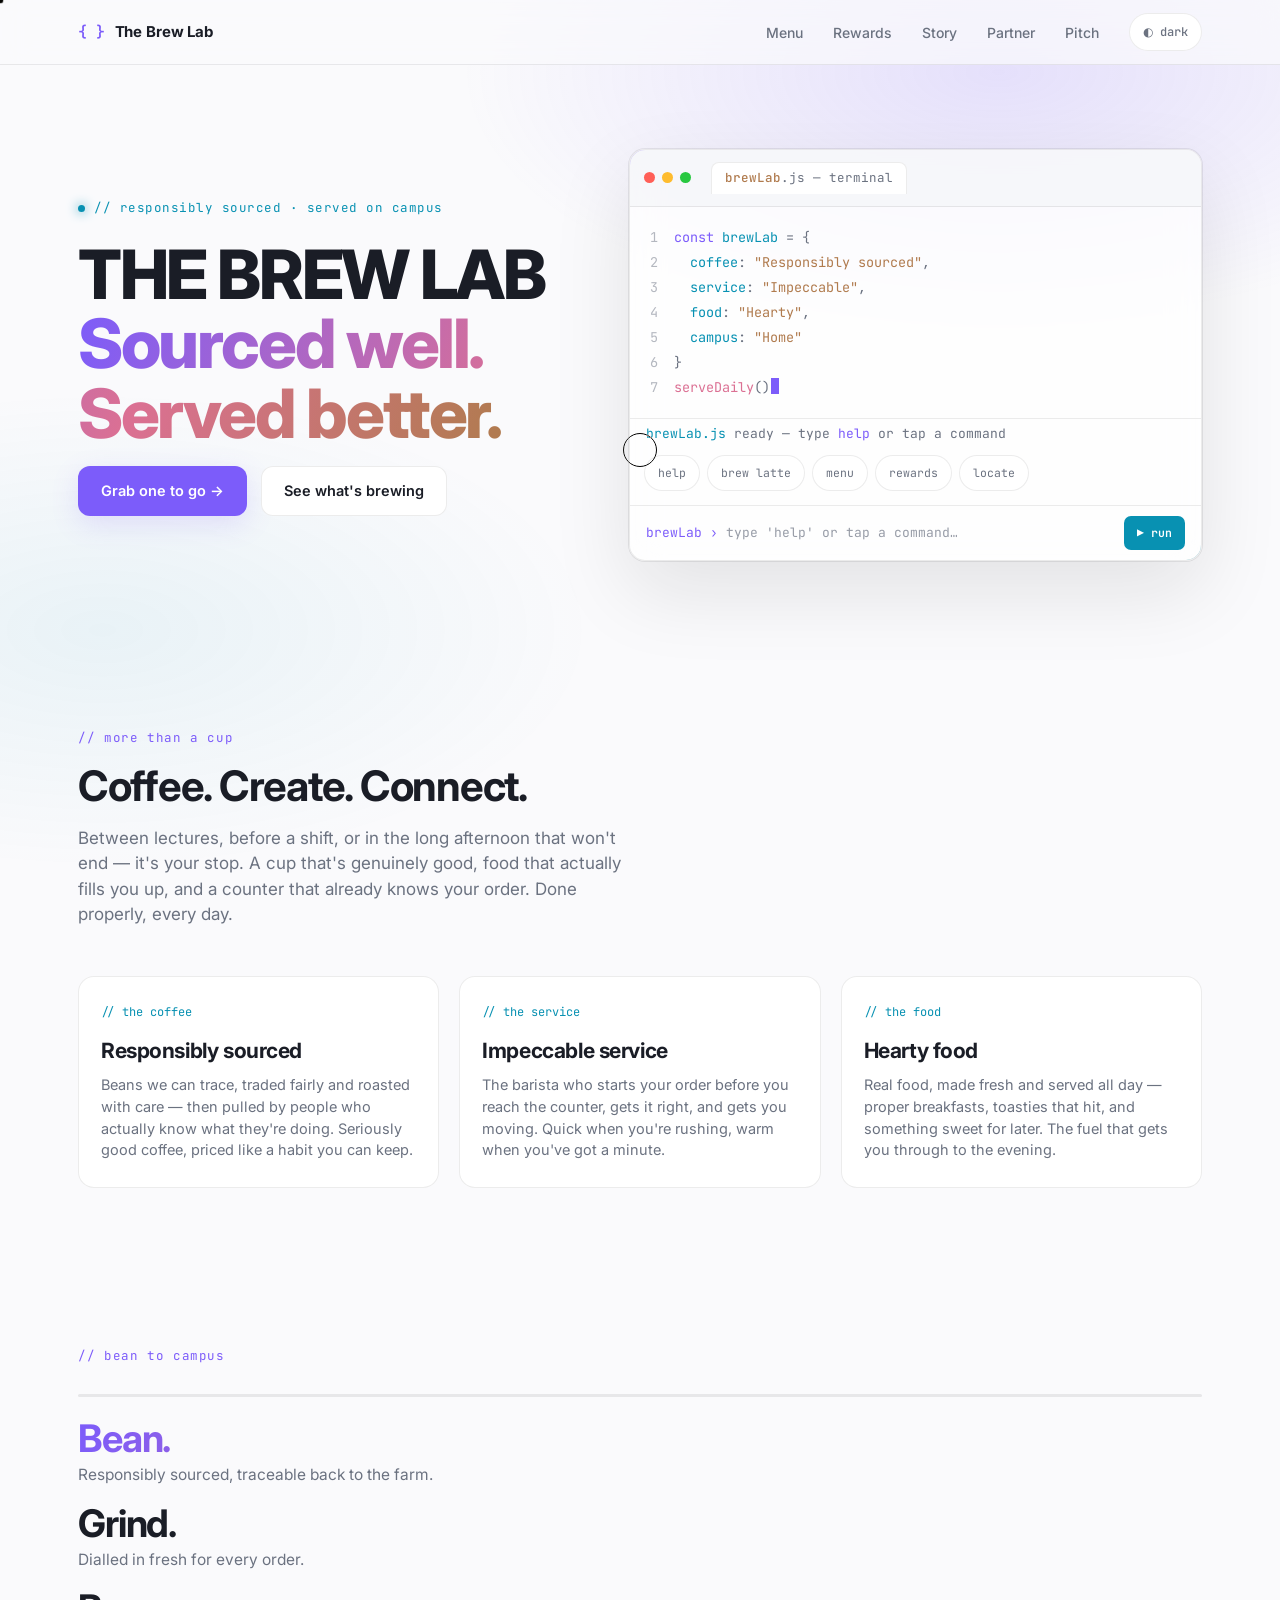
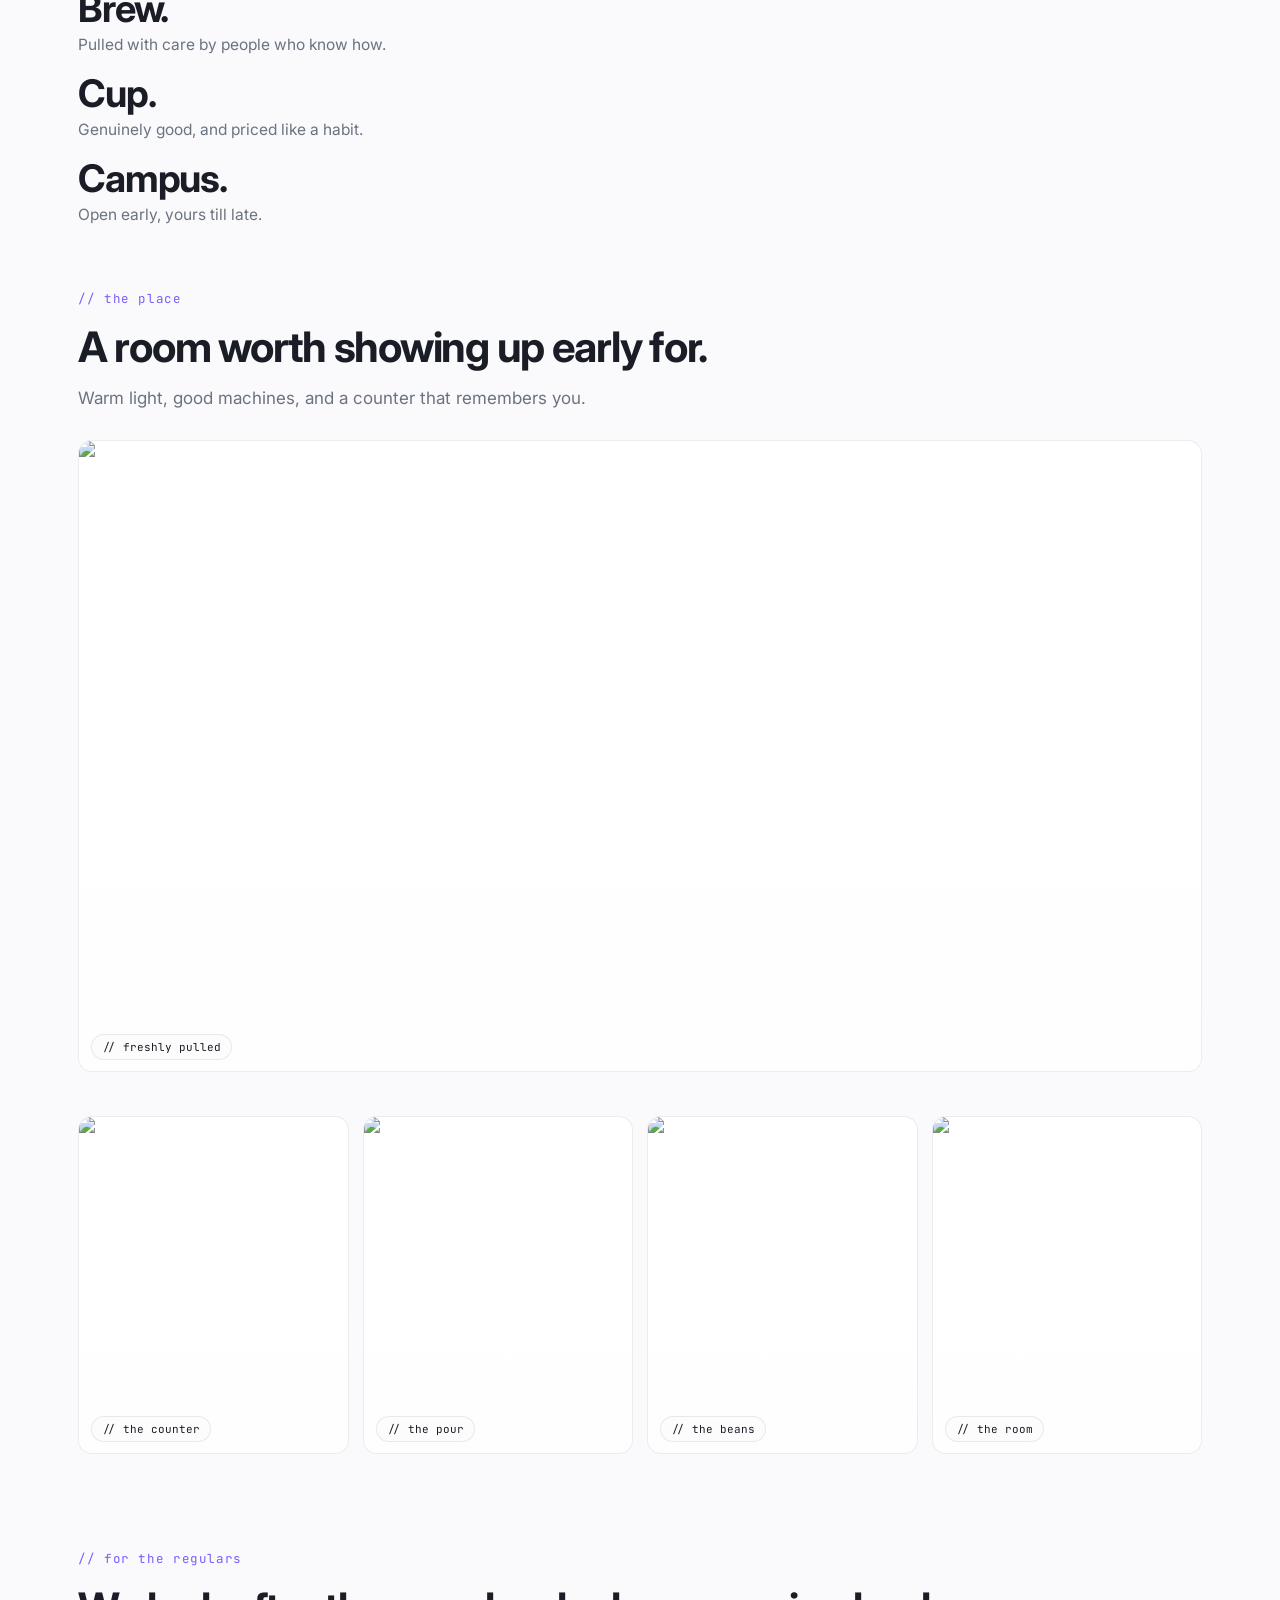
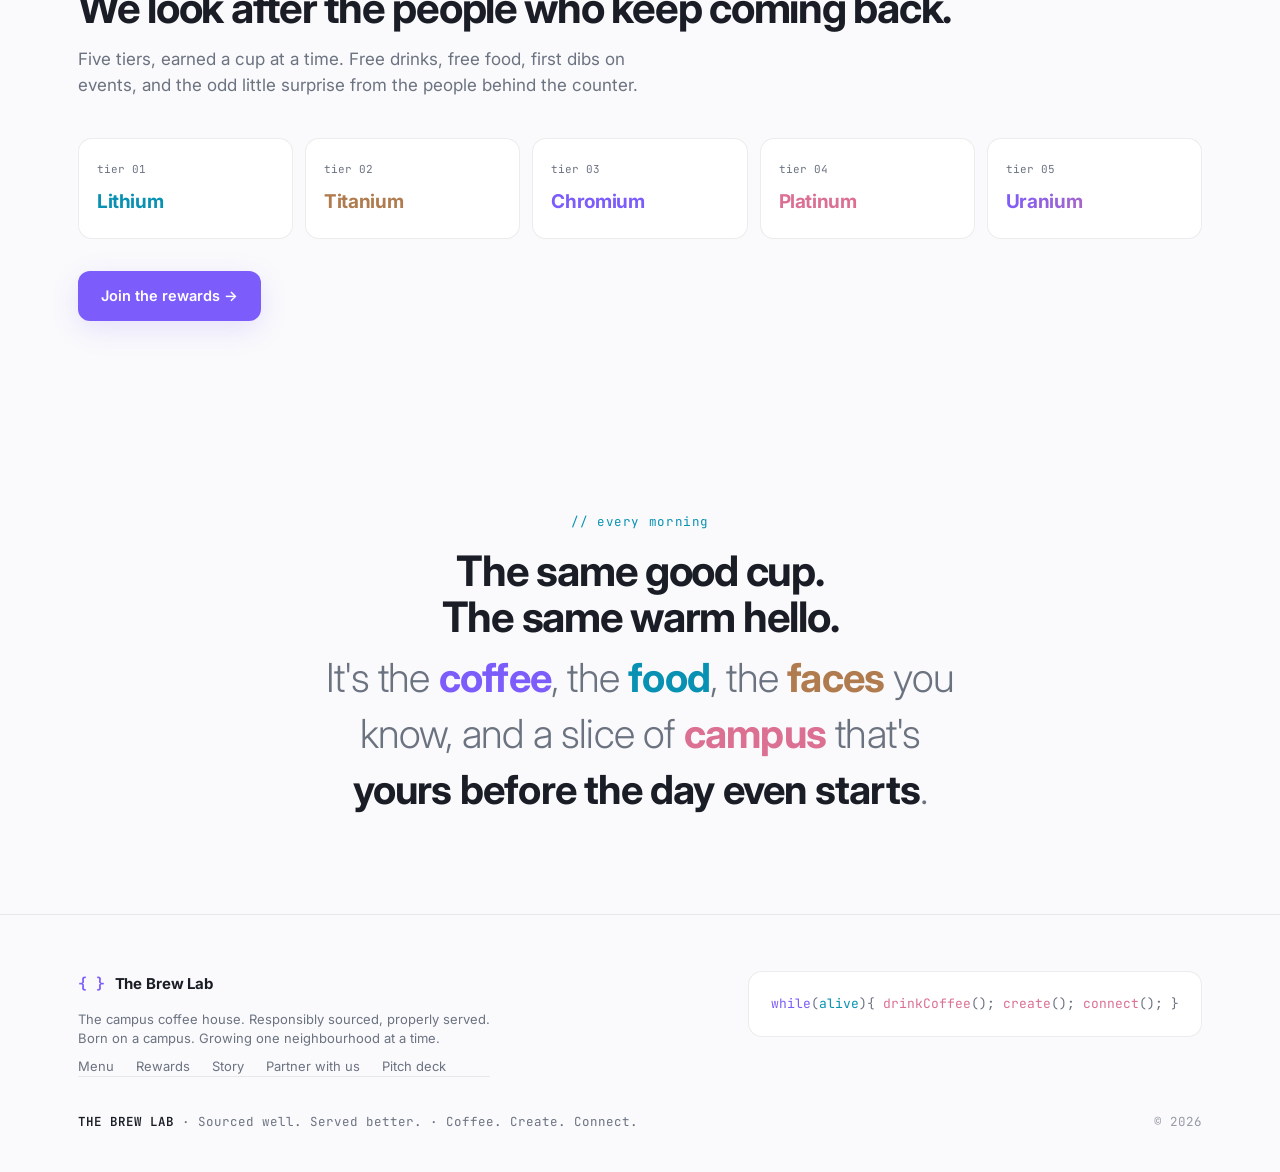
==== commit 26a72789: "Loyalty tiers: swap Rhodium -> Uranium (tier 05) Ladder is now Lithium / Titanium / Chromium / Plati" ====
--- a/index.html
+++ b/index.html
@@ -162,7 +162,7 @@
       <div class="tier reveal" data-cine-item><div class="lvl mono">tier 02</div><div class="name">Titanium</div></div>
       <div class="tier reveal" data-cine-item><div class="lvl mono">tier 03</div><div class="name">Chromium</div></div>
       <div class="tier reveal" data-cine-item><div class="lvl mono">tier 04</div><div class="name">Platinum</div></div>
-      <div class="tier reveal" data-cine-item><div class="lvl mono">tier 05</div><div class="name">Rhodium</div></div>
+      <div class="tier reveal" data-cine-item><div class="lvl mono">tier 05</div><div class="name">Uranium</div></div>
     </div>
     <div class="cta-row" style="margin-top:32px">
       <a href="rewards.html" class="btn btn-primary magnetic" data-magnetic="0.25">Join the rewards →</a>
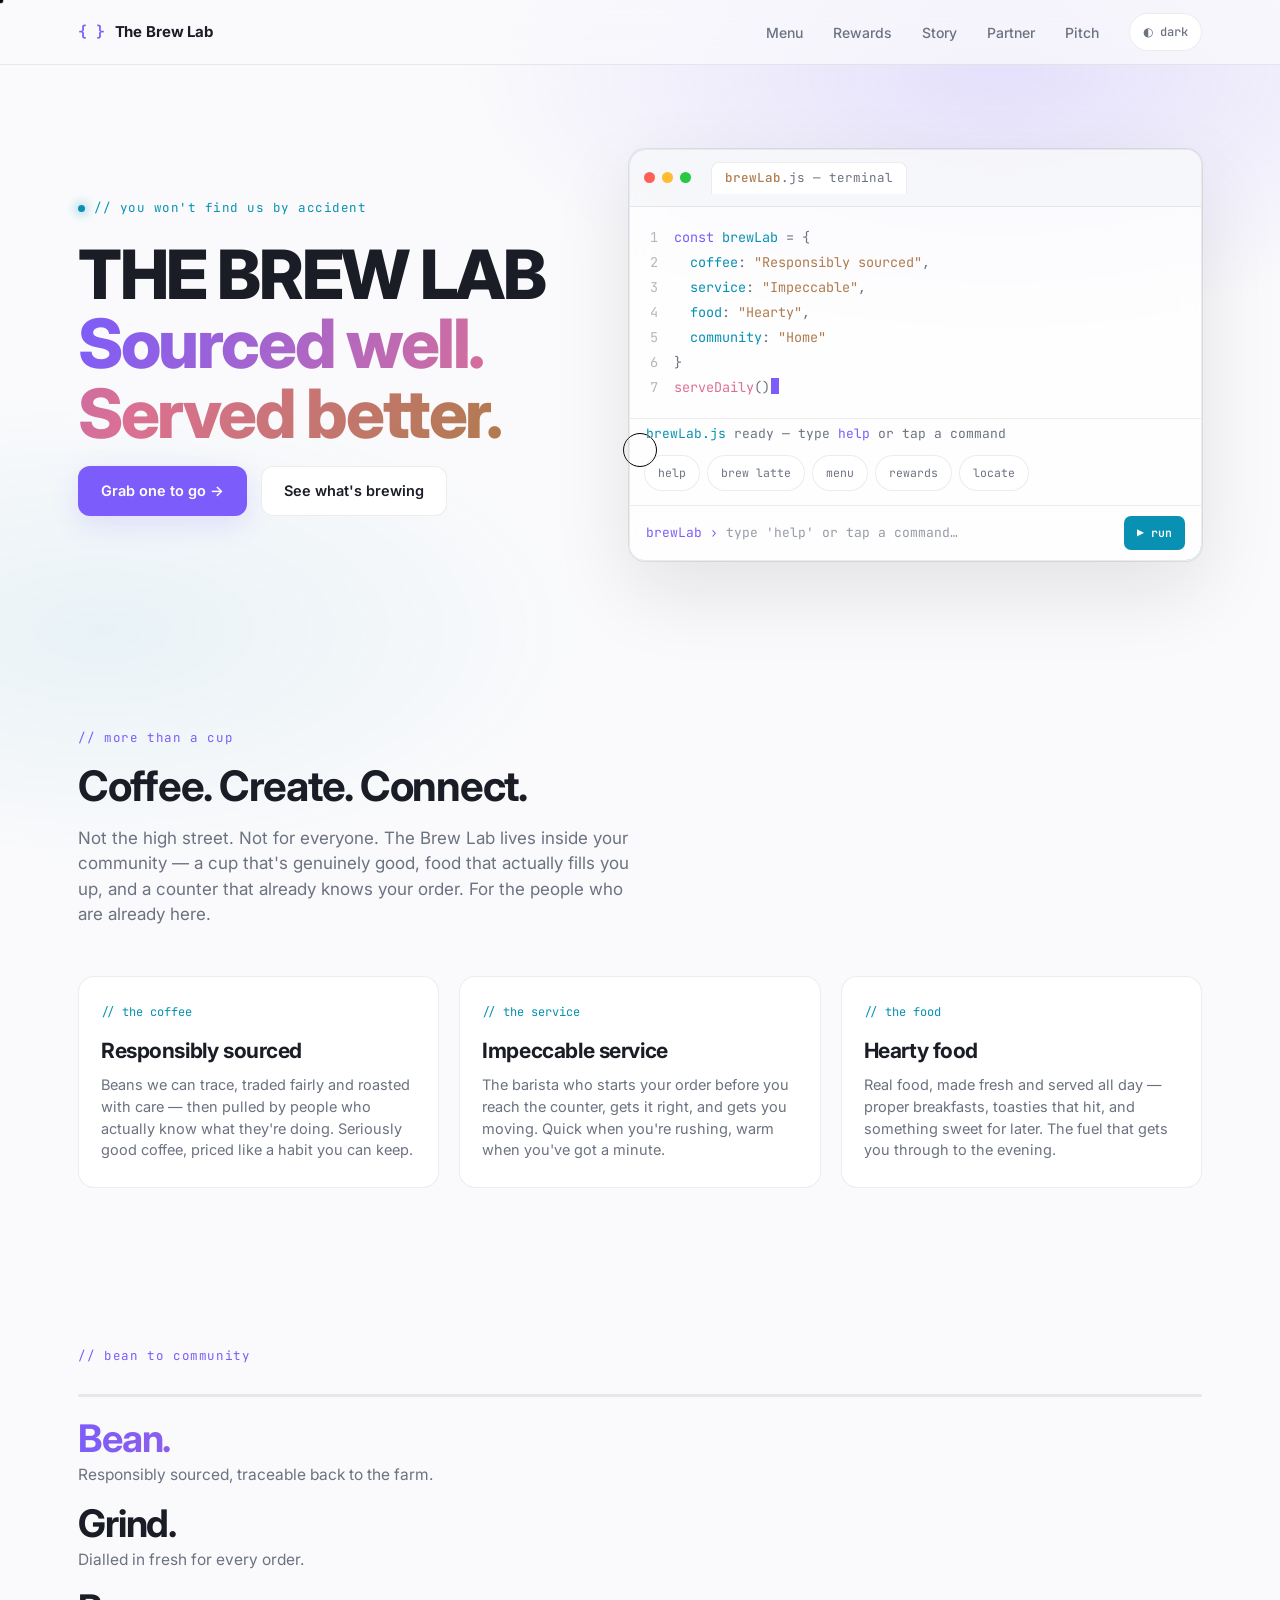
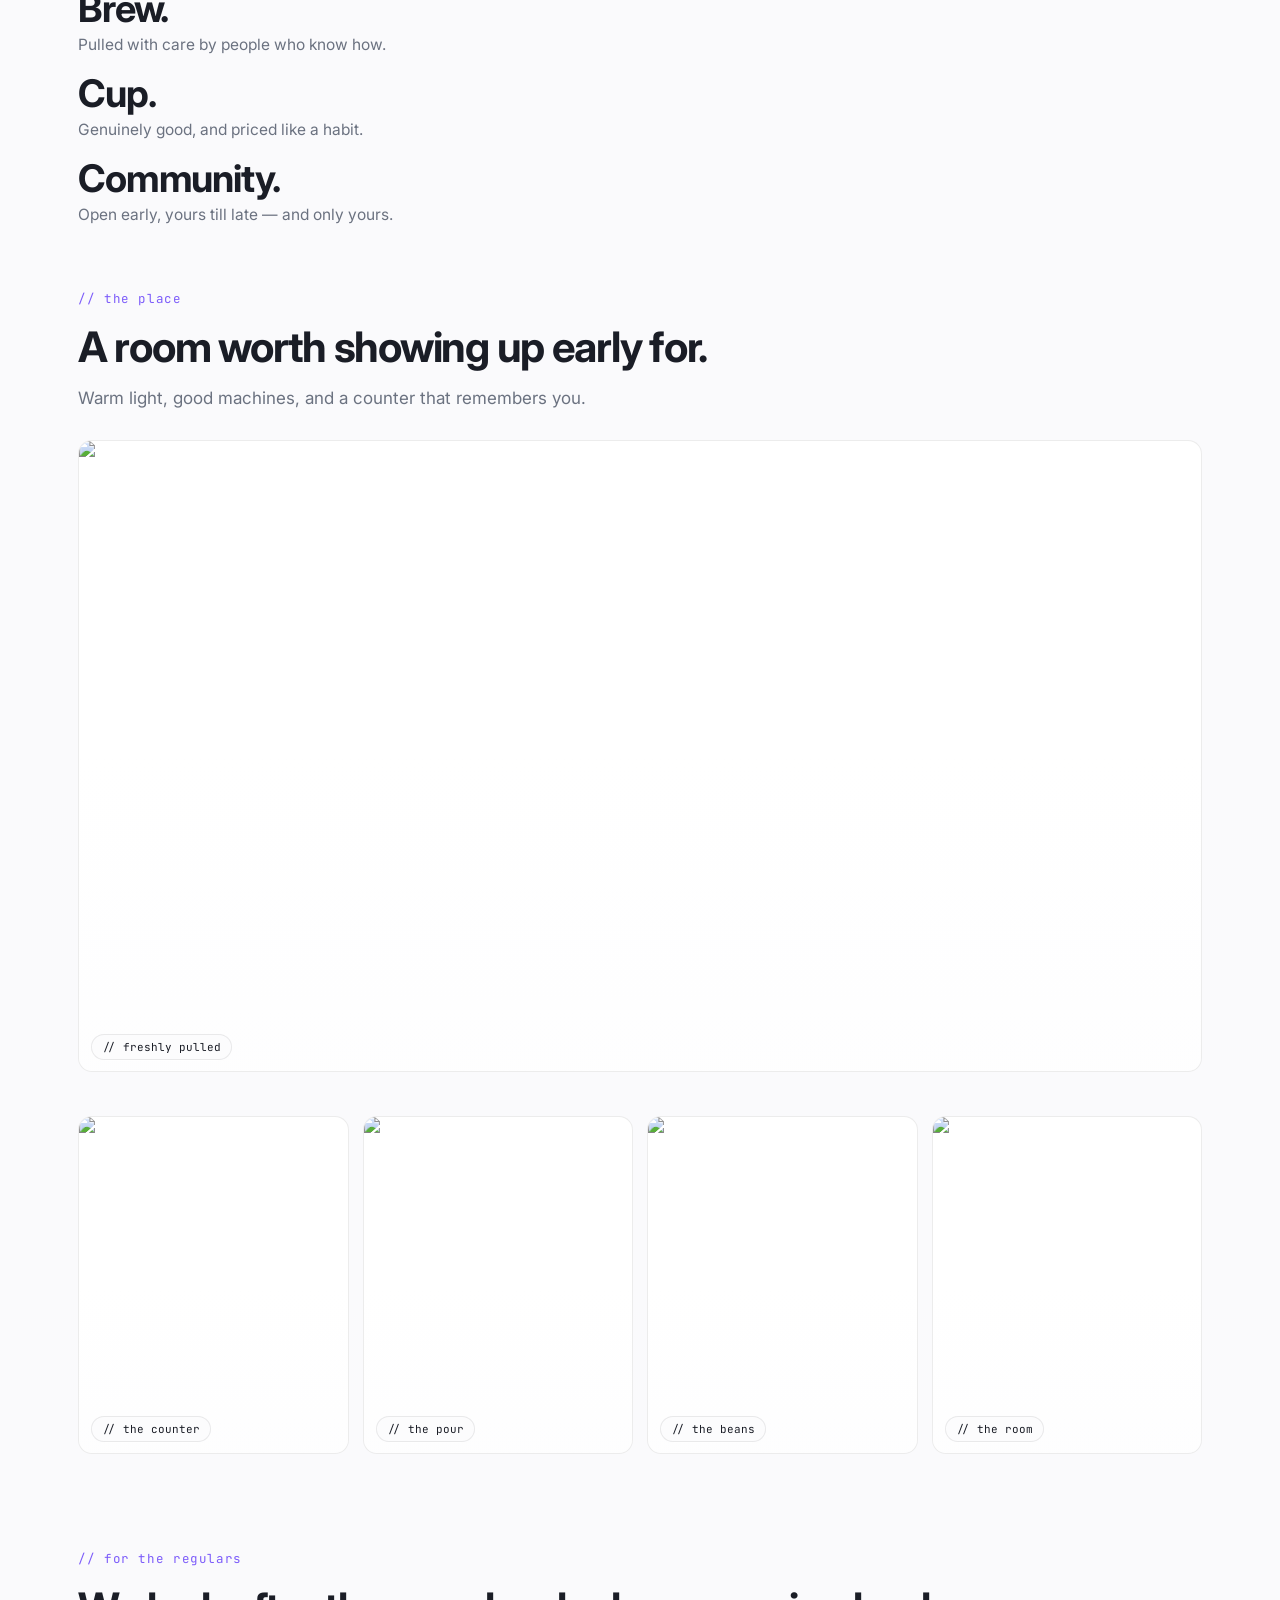
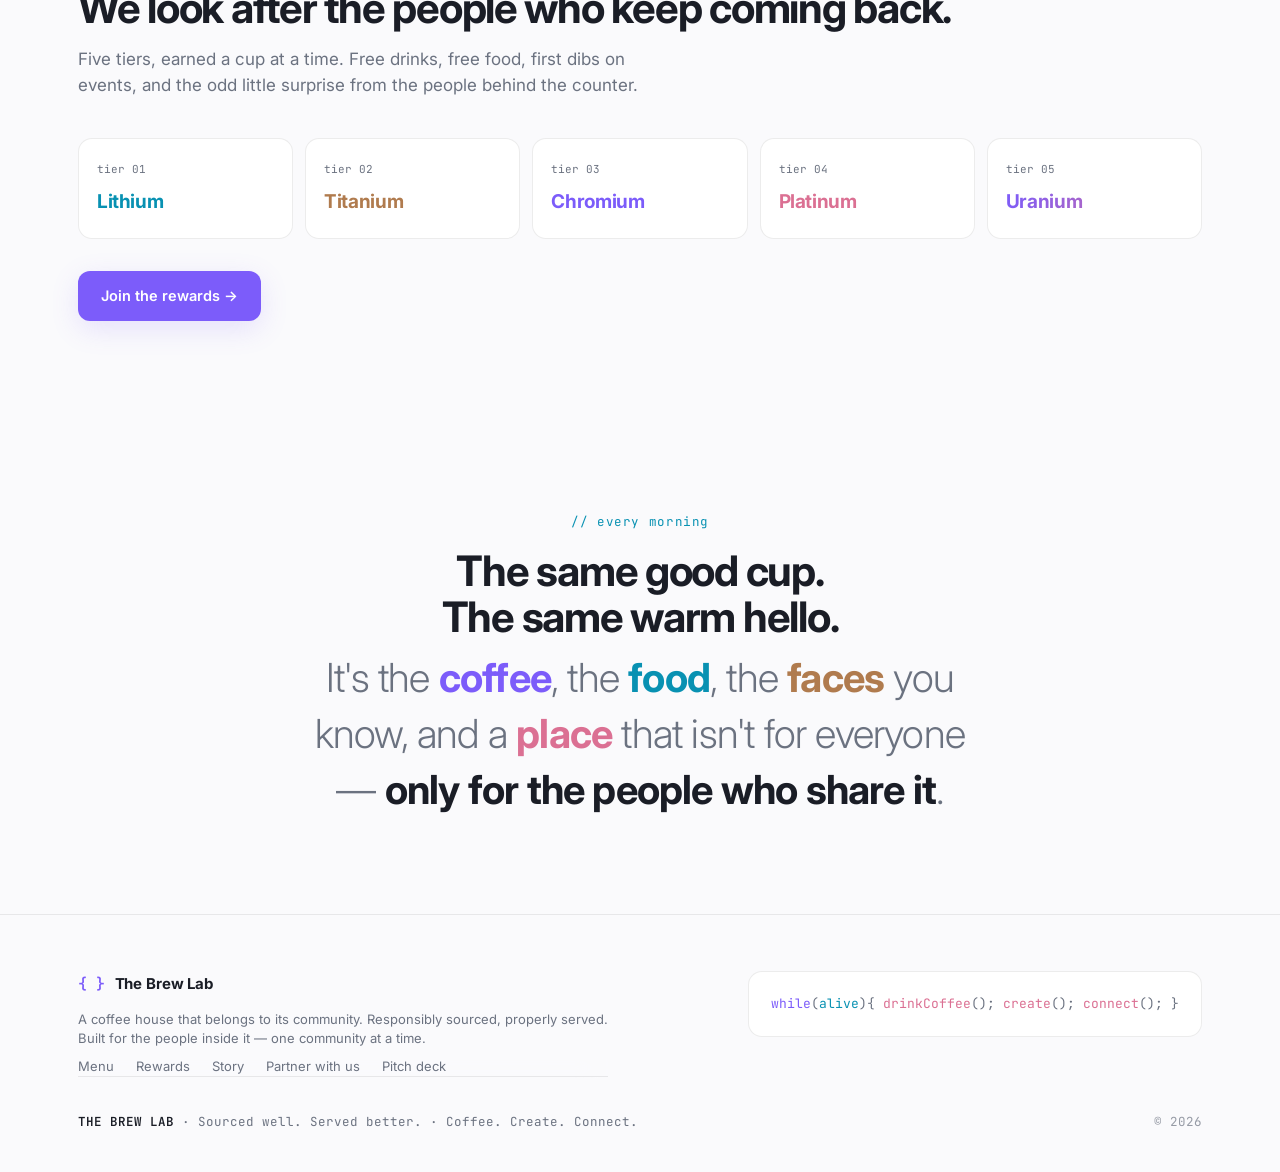
==== commit c2b5011a: "Reposition to community brand + enigmatic IYKYK voice; rebuild pitch as Daily Ritual Company - Site-" ====
--- a/index.html
+++ b/index.html
@@ -4,11 +4,11 @@
 <meta charset="UTF-8">
 <meta name="viewport" content="width=device-width, initial-scale=1.0, viewport-fit=cover">
 <title>The Brew Lab</title>
-<meta name="description" content="The Brew Lab — the campus coffee house. Responsibly sourced coffee, impeccable service, and hearty food. Coffee. Create. Connect.">
+<meta name="description" content="The Brew Lab — a coffee house that belongs to your community. Responsibly sourced coffee, impeccable service, and hearty food. Coffee. Create. Connect.">
 <meta name="theme-color" content="#0F1117">
 <link rel="icon" href="assets/img/favicon.svg" type="image/svg+xml">
 <meta property="og:title" content="The Brew Lab — Sourced well. Served better.">
-<meta property="og:description" content="The campus coffee house — responsibly sourced coffee, hearty food, impeccable service. Coffee. Create. Connect.">
+<meta property="og:description" content="A coffee house that belongs to your community — responsibly sourced coffee, hearty food, impeccable service. Coffee. Create. Connect.">
 <meta property="og:type" content="website">
 <meta property="og:image" content="assets/img/og-image.svg">
 <meta name="twitter:card" content="summary_large_image">
@@ -20,7 +20,7 @@
 <link rel="stylesheet" href="assets/css/base.css">
 <link rel="stylesheet" href="assets/css/effects.css">
 <style>
-  /* bean-to-campus journey: keep all five word+copy stages within the pinned view */
+  /* bean-to-community journey: keep all five word+copy stages within the pinned view */
   [data-brew-journey] { padding-top: clamp(36px, 7vh, 64px); padding-bottom: clamp(36px, 7vh, 64px); }
   .journey-stages { display: grid; gap: clamp(10px, 2vh, 20px); margin-top: 22px; }
   .j-word { display: block; font-size: clamp(22px, 5.2vw, 38px); font-weight: 700; letter-spacing: -0.03em; line-height: 1.05; }
@@ -66,7 +66,7 @@
   <div class="hero-canvas" data-hero-canvas aria-hidden="true"></div>
   <div class="wrap hero-grid">
     <div>
-      <span class="eyebrow"><span class="dot"></span>// responsibly sourced · served on campus</span>
+      <span class="eyebrow"><span class="dot"></span>// you won't find us by accident</span>
       <h1 class="title">THE BREW LAB<br><span class="grad-text">Sourced well. Served better.</span></h1>
       <div class="cta-row">
         <a href="menu.html" class="btn btn-primary magnetic" data-magnetic="0.25">Grab one to go →</a>
@@ -85,7 +85,7 @@
   <span class="prop">coffee</span><span class="pun">:</span> <span class="str">"Responsibly sourced"</span><span class="pun">,</span>
   <span class="prop">service</span><span class="pun">:</span> <span class="str">"Impeccable"</span><span class="pun">,</span>
   <span class="prop">food</span><span class="pun">:</span> <span class="str">"Hearty"</span><span class="pun">,</span>
-  <span class="prop">campus</span><span class="pun">:</span> <span class="str">"Home"</span>
+  <span class="prop">community</span><span class="pun">:</span> <span class="str">"Home"</span>
 <span class="pun">}</span>
 <span class="fn">serveDaily</span><span class="pun">()</span><span class="cursor-blink"></span></pre></div>
       </div>
@@ -110,7 +110,7 @@
   <div class="wrap">
     <div class="sec-label reveal">// more than a cup</div>
     <h2 class="reveal">Coffee. Create. Connect.</h2>
-    <p class="lead reveal">Between lectures, before a shift, or in the long afternoon that won't end — it's your stop. A cup that's genuinely good, food that actually fills you up, and a counter that already knows your order. Done properly, every day.</p>
+    <p class="lead reveal">Not the high street. Not for everyone. The Brew Lab lives inside your community — a cup that's genuinely good, food that actually fills you up, and a counter that already knows your order. For the people who are already here.</p>
     <div class="triad" data-cine-group>
       <div class="tcard reveal" data-cine-item><div class="k mono">// the coffee</div><h3>Responsibly sourced</h3><p>Beans we can trace, traded fairly and roasted with care — then pulled by people who actually know what they're doing. Seriously good coffee, priced like a habit you can keep.</p></div>
       <div class="tcard reveal" data-cine-item><div class="k mono">// the service</div><h3>Impeccable service</h3><p>The barista who starts your order before you reach the counter, gets it right, and gets you moving. Quick when you're rushing, warm when you've got a minute.</p></div>
@@ -119,17 +119,17 @@
   </div>
 </section>
 
-<section class="scene" data-brew-journey aria-label="From bean to campus">
-  <div class="wrap">
-    <div class="sec-label">// bean to campus</div>
-    <h2 class="sr-only">From bean to campus</h2>
+<section class="scene" data-brew-journey aria-label="From bean to community">
+  <div class="wrap">
+    <div class="sec-label">// bean to community</div>
+    <h2 class="sr-only">From bean to community</h2>
     <div class="brew-rail" aria-hidden="true"><span class="fill"></span></div>
     <div class="journey-stages">
       <div data-stage><span class="j-word grad-text">Bean.</span><span class="j-sub">Responsibly sourced, traceable back to the farm.</span></div>
       <div data-stage><span class="j-word">Grind.</span><span class="j-sub">Dialled in fresh for every order.</span></div>
       <div data-stage><span class="j-word">Brew.</span><span class="j-sub">Pulled with care by people who know how.</span></div>
       <div data-stage><span class="j-word">Cup.</span><span class="j-sub">Genuinely good, and priced like a habit.</span></div>
-      <div data-stage><span class="j-word">Campus.</span><span class="j-sub">Open early, yours till late.</span></div>
+      <div data-stage><span class="j-word">Community.</span><span class="j-sub">Open early, yours till late — and only yours.</span></div>
     </div>
   </div>
 </section>
@@ -174,7 +174,7 @@
   <div class="wrap">
     <div class="sec-label reveal" style="color:var(--cyan)">// every morning</div>
     <h2 class="reveal">The same good cup.<br>The same warm hello.</h2>
-    <p class="big seq reveal">It's the <b>coffee</b>, the <b>food</b>, the <b>faces</b> you know, and a slice of <b>campus</b> that's <b style="color:var(--text)">yours before the day even starts</b>.</p>
+    <p class="big seq reveal">It's the <b>coffee</b>, the <b>food</b>, the <b>faces</b> you know, and a <b>place</b> that isn't for everyone — <b style="color:var(--text)">only for the people who share it</b>.</p>
   </div>
 </section>
 </main>
@@ -184,7 +184,7 @@
     <div class="foot-grid">
       <div>
         <a class="brand" href="index.html" style="margin-bottom:14px"><span class="braces">{ }</span> The Brew Lab</a>
-        <p class="foot-meta">The campus coffee house. Responsibly sourced, properly served.<br>Born on a campus. Growing one neighbourhood at a time.</p>
+        <p class="foot-meta">A coffee house that belongs to its community. Responsibly sourced, properly served.<br>Built for the people inside it — one community at a time.</p>
         <nav class="foot-nav" aria-label="Footer">
           <a href="menu.html">Menu</a>
           <a href="rewards.html">Rewards</a>
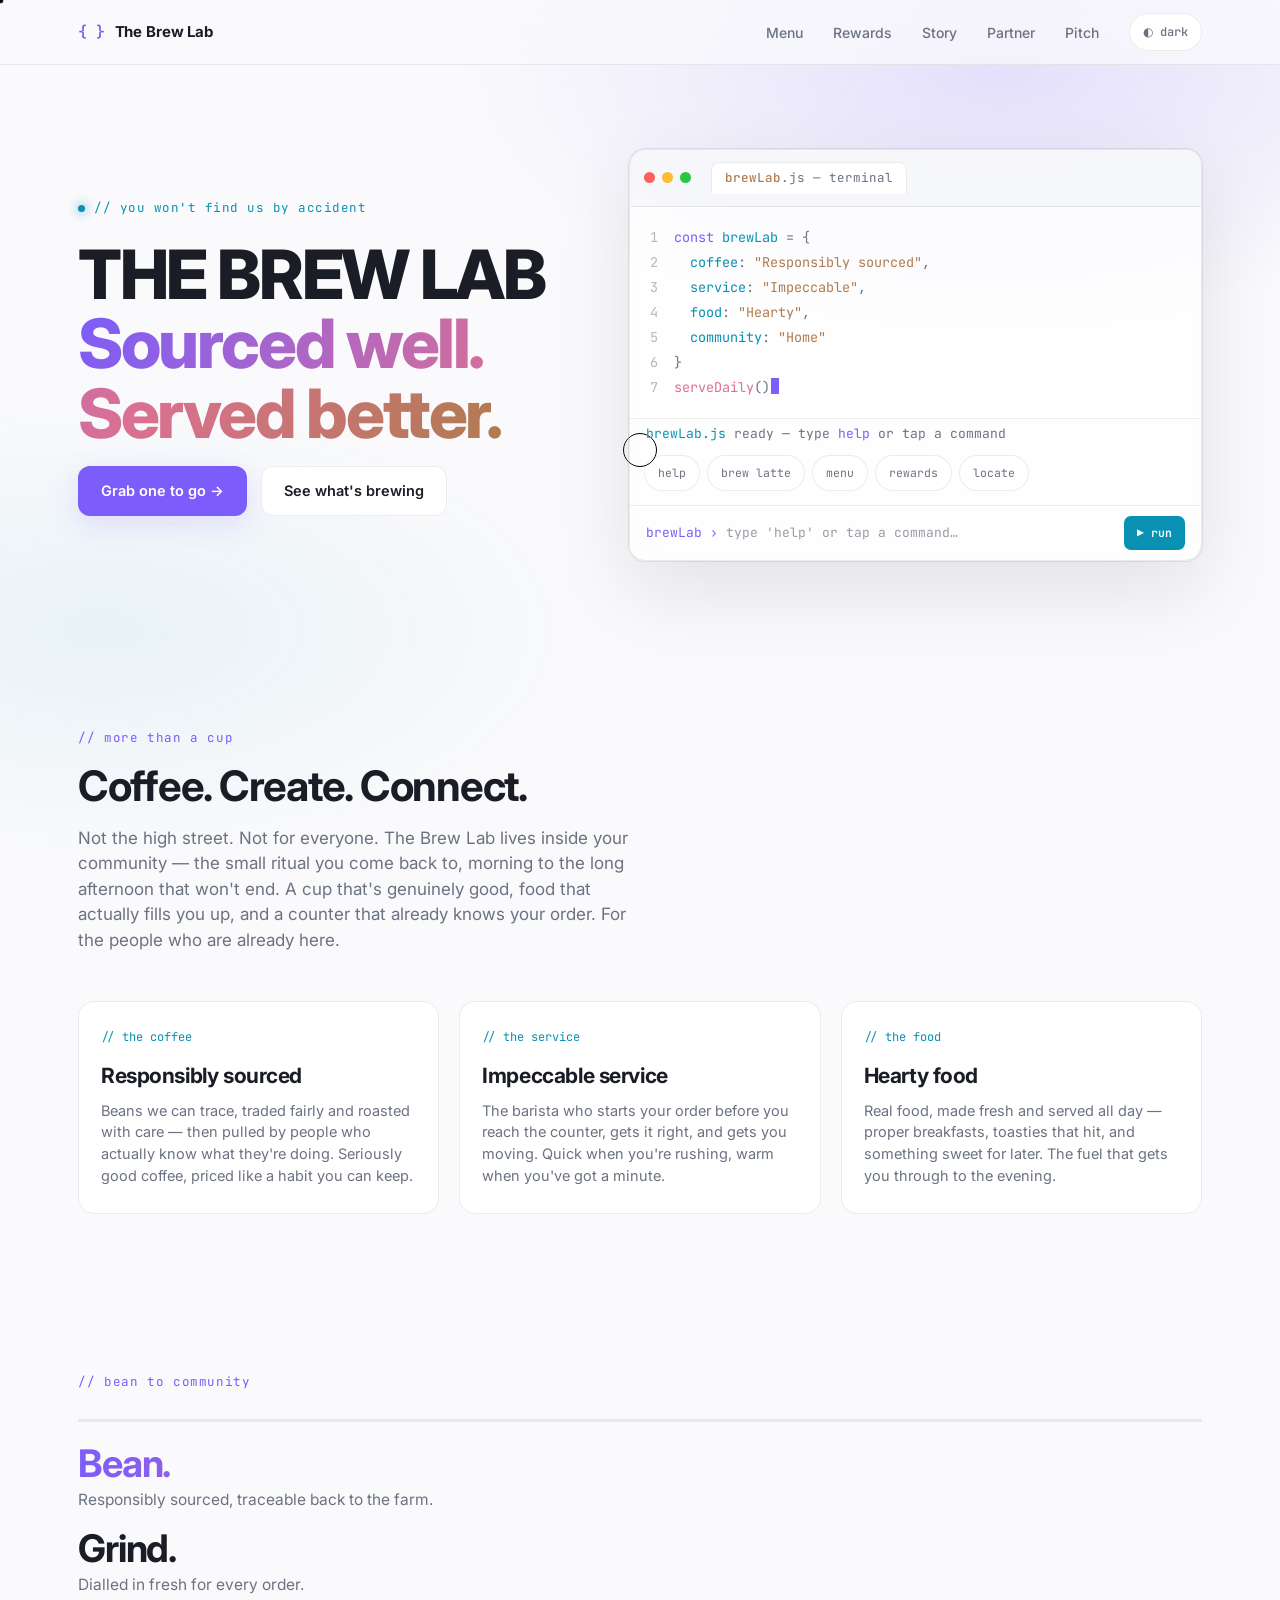
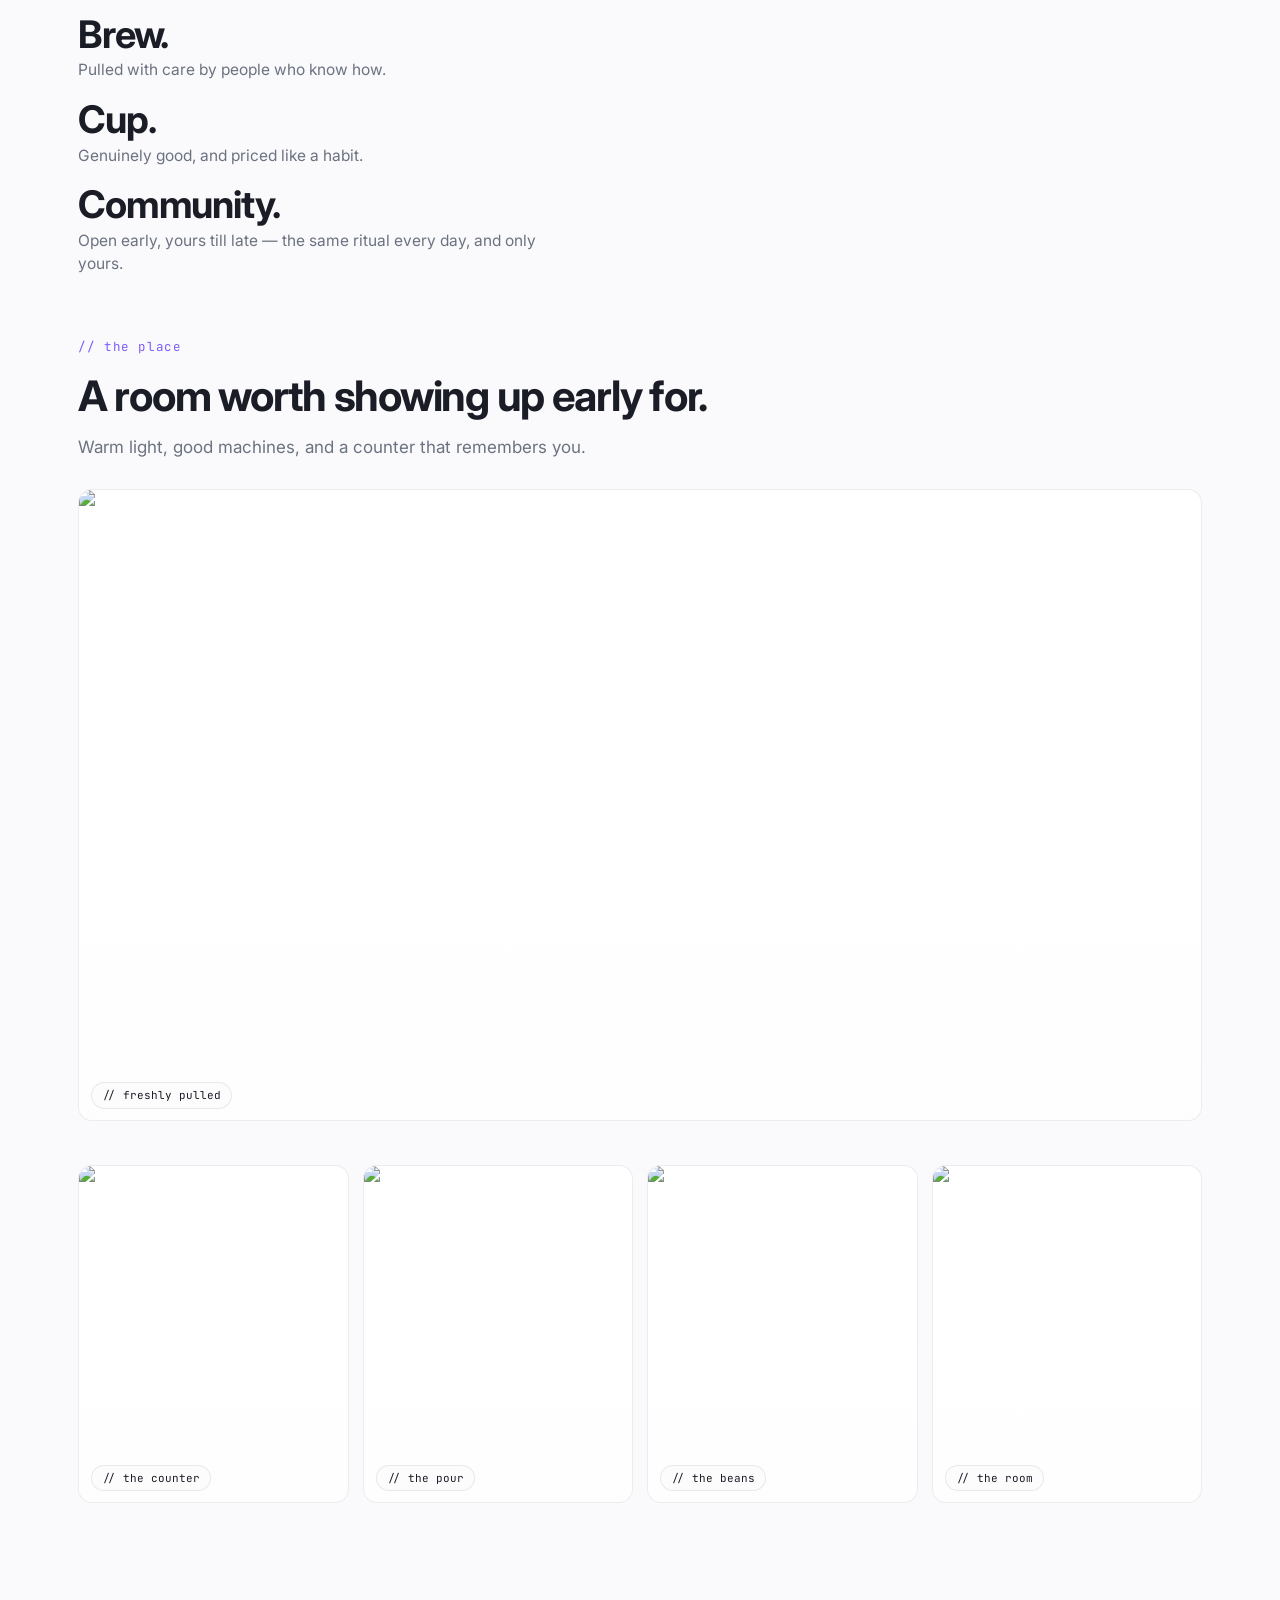
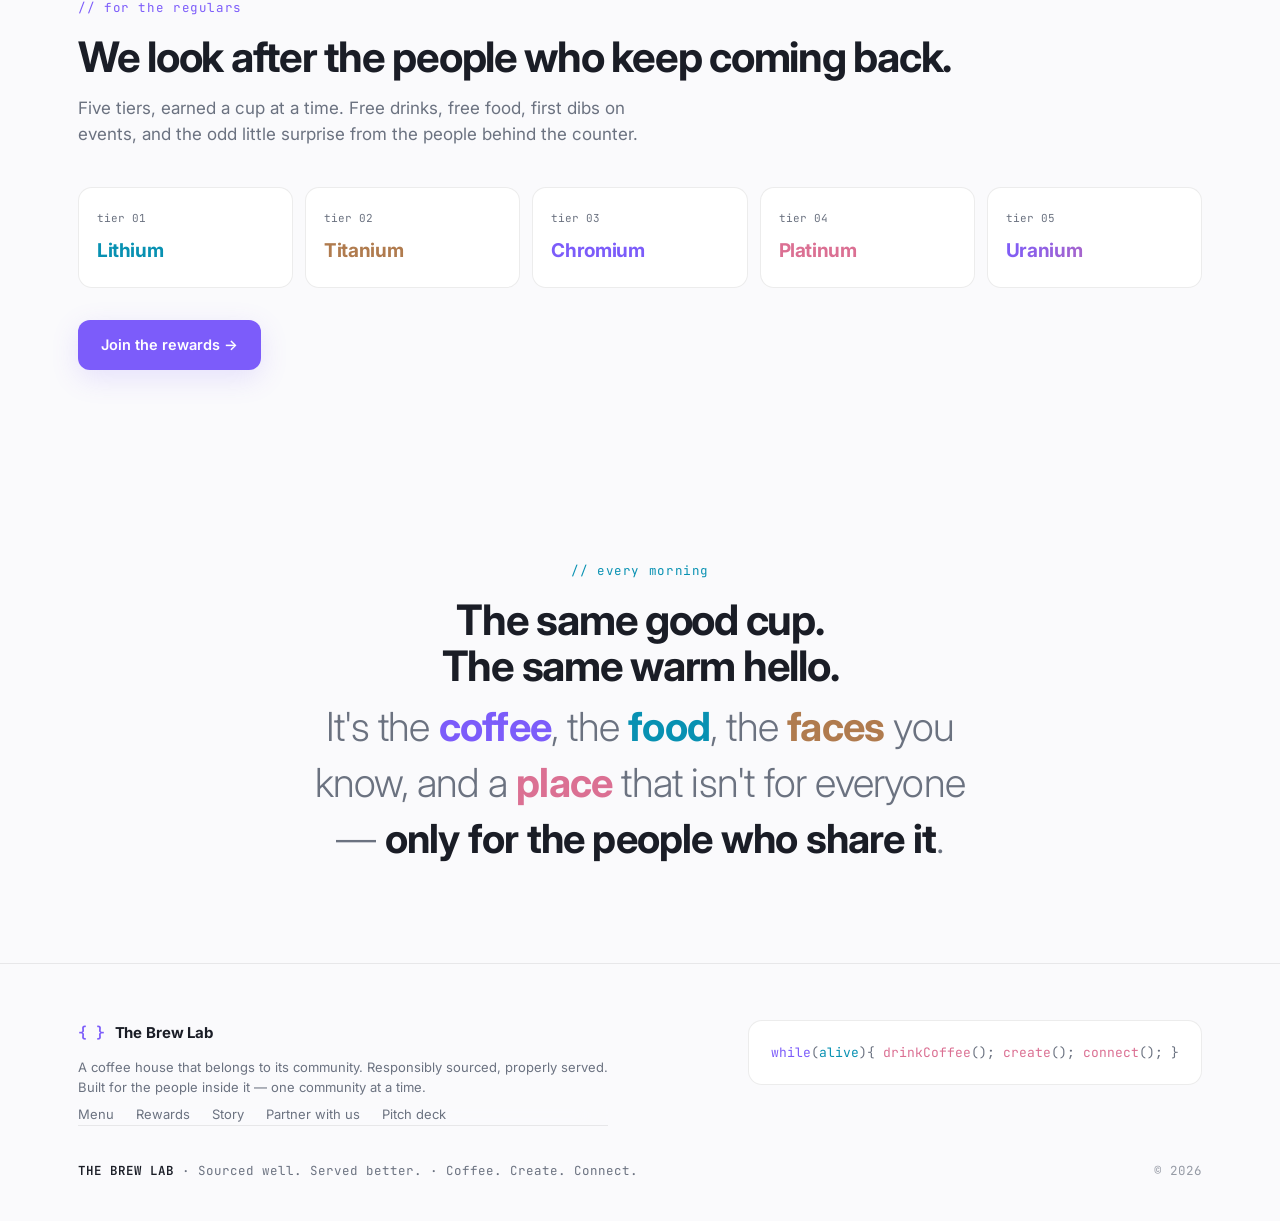
==== commit f487ab8b: "Home: imply daily-ritual quality in positioning lead and journey close Keeps the enigmatic/IYKYK voi" ====
--- a/index.html
+++ b/index.html
@@ -110,7 +110,7 @@
   <div class="wrap">
     <div class="sec-label reveal">// more than a cup</div>
     <h2 class="reveal">Coffee. Create. Connect.</h2>
-    <p class="lead reveal">Not the high street. Not for everyone. The Brew Lab lives inside your community — a cup that's genuinely good, food that actually fills you up, and a counter that already knows your order. For the people who are already here.</p>
+    <p class="lead reveal">Not the high street. Not for everyone. The Brew Lab lives inside your community — the small ritual you come back to, morning to the long afternoon that won't end. A cup that's genuinely good, food that actually fills you up, and a counter that already knows your order. For the people who are already here.</p>
     <div class="triad" data-cine-group>
       <div class="tcard reveal" data-cine-item><div class="k mono">// the coffee</div><h3>Responsibly sourced</h3><p>Beans we can trace, traded fairly and roasted with care — then pulled by people who actually know what they're doing. Seriously good coffee, priced like a habit you can keep.</p></div>
       <div class="tcard reveal" data-cine-item><div class="k mono">// the service</div><h3>Impeccable service</h3><p>The barista who starts your order before you reach the counter, gets it right, and gets you moving. Quick when you're rushing, warm when you've got a minute.</p></div>
@@ -129,7 +129,7 @@
       <div data-stage><span class="j-word">Grind.</span><span class="j-sub">Dialled in fresh for every order.</span></div>
       <div data-stage><span class="j-word">Brew.</span><span class="j-sub">Pulled with care by people who know how.</span></div>
       <div data-stage><span class="j-word">Cup.</span><span class="j-sub">Genuinely good, and priced like a habit.</span></div>
-      <div data-stage><span class="j-word">Community.</span><span class="j-sub">Open early, yours till late — and only yours.</span></div>
+      <div data-stage><span class="j-word">Community.</span><span class="j-sub">Open early, yours till late — the same ritual every day, and only yours.</span></div>
     </div>
   </div>
 </section>
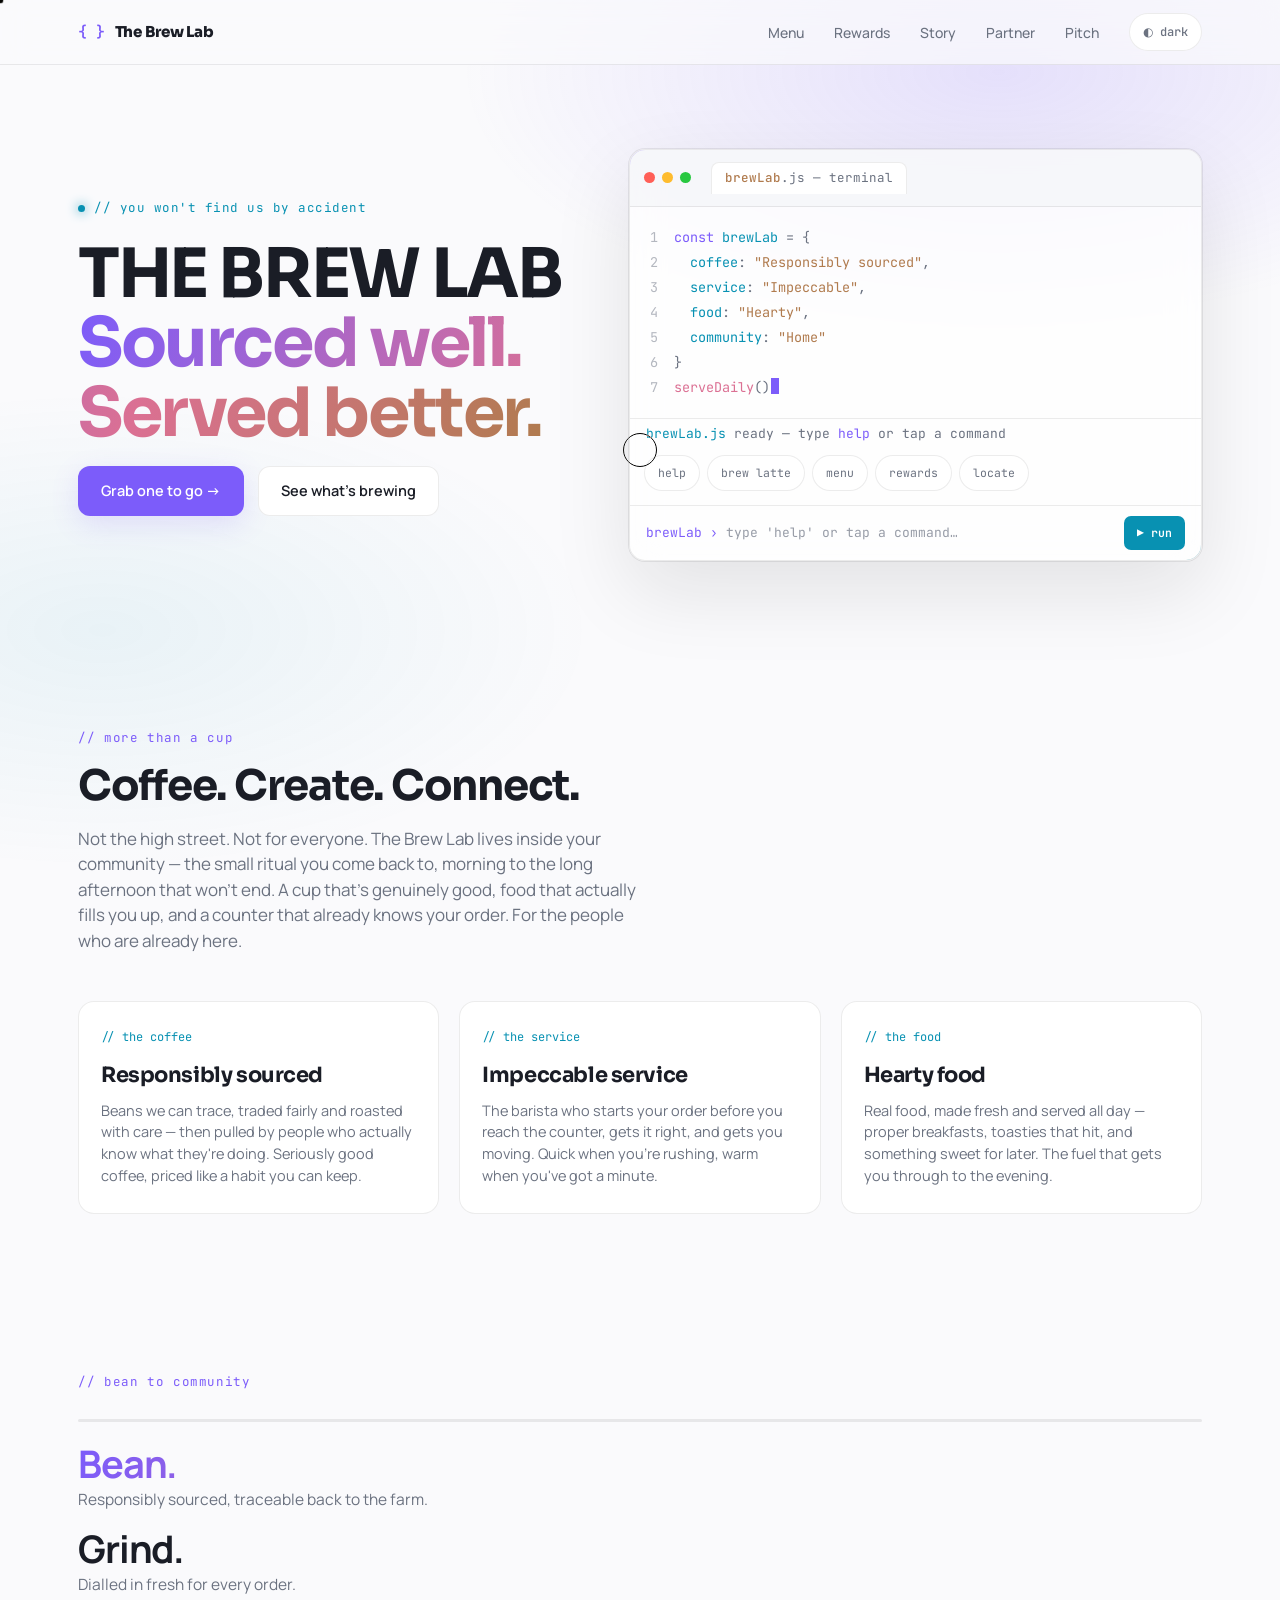
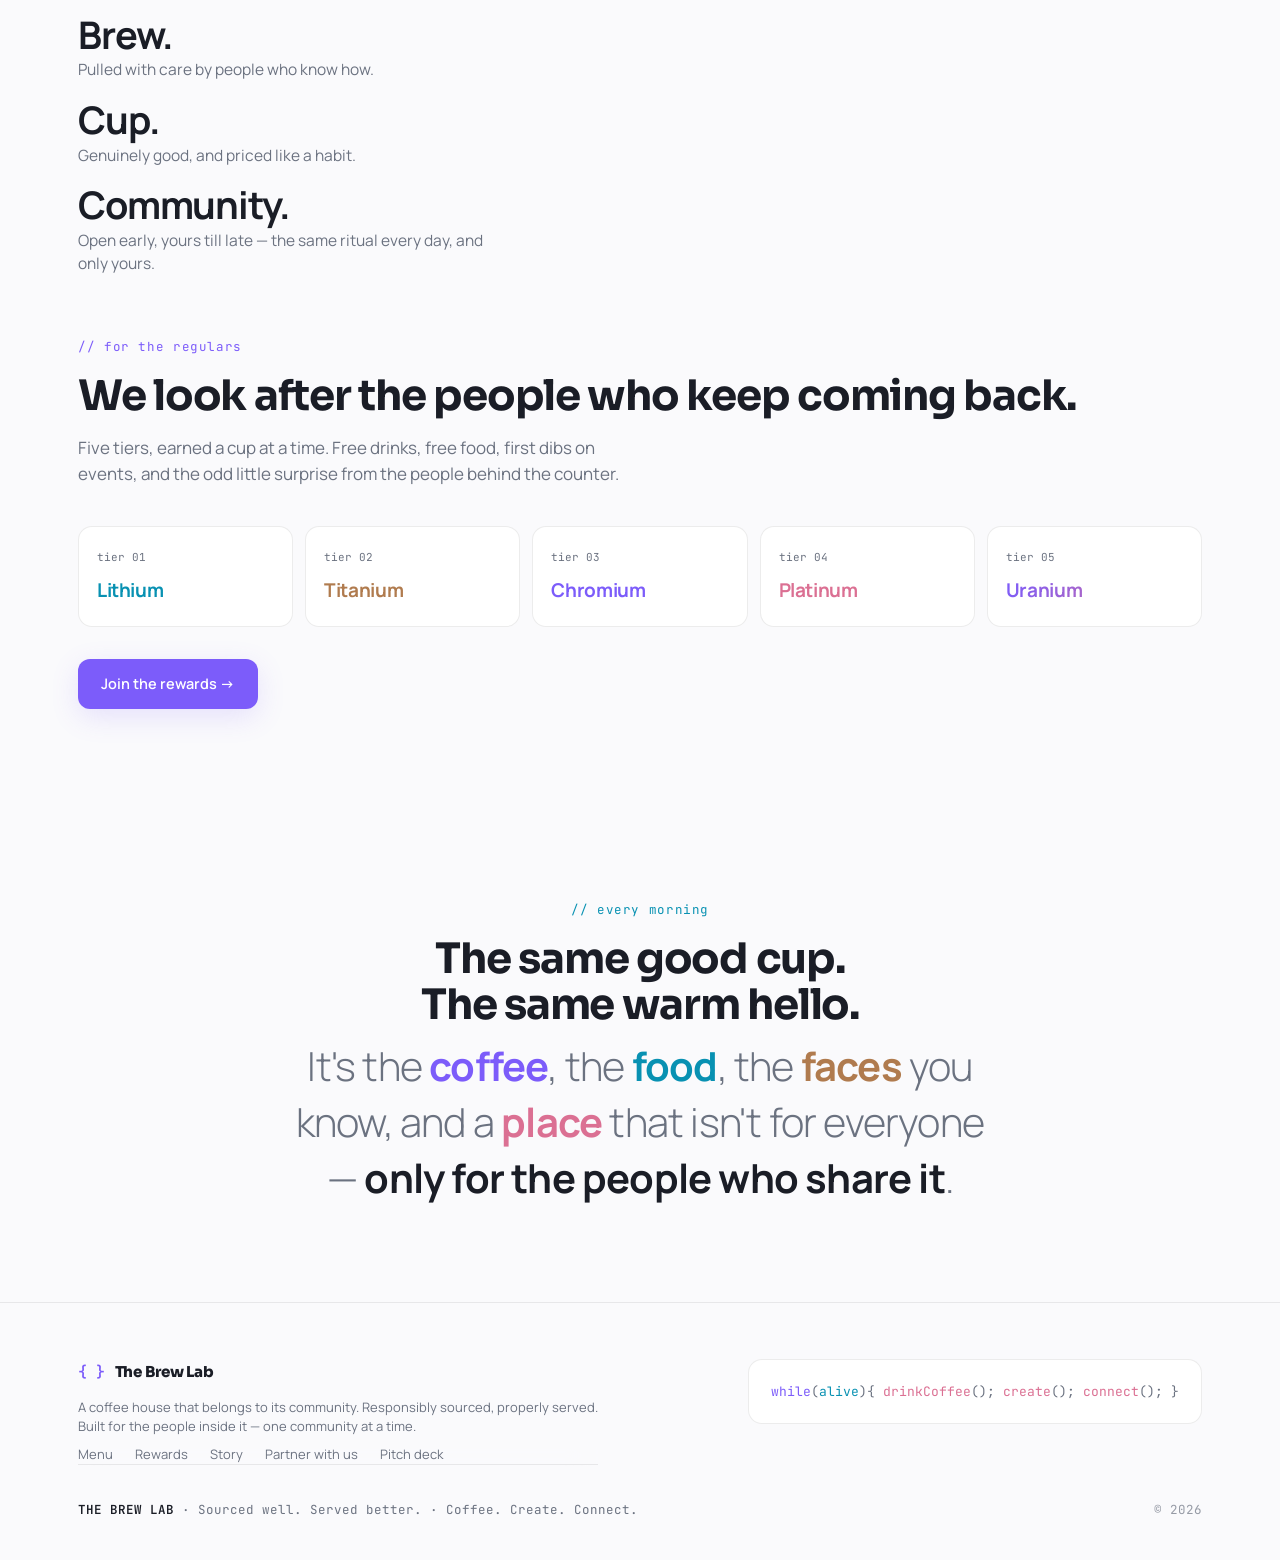
==== commit 694a81ff: "Site-wide type system (Sora/Manrope) + remove home "the place" section Logo set to Sora ExtraBold, h" ====
--- a/index.html
+++ b/index.html
@@ -15,7 +15,7 @@
 <script>try{var t=localStorage.getItem('brewlab-theme')||(matchMedia('(prefers-color-scheme: light)').matches?'light':'dark');document.documentElement.setAttribute('data-theme',t);}catch(e){}</script>
 <link rel="preconnect" href="https://fonts.googleapis.com">
 <link rel="preconnect" href="https://fonts.gstatic.com" crossorigin>
-<link href="https://fonts.googleapis.com/css2?family=Inter:wght@300;400;500;600;700;800&family=JetBrains+Mono:wght@400;500;600&display=swap" rel="stylesheet">
+<link href="https://fonts.googleapis.com/css2?family=Sora:wght@700;800&family=Manrope:wght@400;500;600;700;800&family=JetBrains+Mono:wght@400;500;600&display=swap" rel="stylesheet">
 <link rel="stylesheet" href="assets/css/tokens.css">
 <link rel="stylesheet" href="assets/css/base.css">
 <link rel="stylesheet" href="assets/css/effects.css">
@@ -134,24 +134,6 @@
   </div>
 </section>
 
-<section id="the-place" style="padding-top:0;">
-  <div class="wrap">
-    <div class="sec-label reveal">// the place</div>
-    <h2 class="reveal">A room worth showing up early for.</h2>
-    <p class="lead reveal">Warm light, good machines, and a counter that remembers you.</p>
-    <div class="frame reveal" style="aspect-ratio:16/9;margin-top:28px">
-      <img src="https://loremflickr.com/1280/720/barista,coffee,brewing?lock=60" alt="A barista brewing coffee at the bar" loading="lazy" decoding="async" width="1280" height="720">
-      <span class="cap">// freshly pulled</span>
-    </div>
-    <div class="gallery" data-cine-group>
-      <div class="frame reveal" data-cine-item style="aspect-ratio:4/5"><img src="https://loremflickr.com/600/750/coffee,cafe?lock=11" alt="A barista pouring latte art at a café counter" loading="lazy" decoding="async" width="600" height="750"><span class="cap">// the counter</span></div>
-      <div class="frame reveal" data-cine-item style="aspect-ratio:4/5"><img src="https://loremflickr.com/600/750/espresso,machine?lock=12" alt="Espresso being pulled from a machine into a cup" loading="lazy" decoding="async" width="600" height="750"><span class="cap">// the pour</span></div>
-      <div class="frame reveal" data-cine-item style="aspect-ratio:4/5"><img src="https://loremflickr.com/600/750/coffee,beans?lock=13" alt="Roasted coffee beans up close" loading="lazy" decoding="async" width="600" height="750"><span class="cap">// the beans</span></div>
-      <div class="frame reveal" data-cine-item style="aspect-ratio:4/5"><img src="https://loremflickr.com/600/750/cafe,interior?lock=14" alt="The warm interior of a coffee house with seating" loading="lazy" decoding="async" width="600" height="750"><span class="cap">// the room</span></div>
-    </div>
-  </div>
-</section>
-
 <section id="rewards-teaser" style="padding-top:0;">
   <div class="wrap">
     <div class="sec-label reveal">// for the regulars</div>
--- a/assets/css/tokens.css
+++ b/assets/css/tokens.css
@@ -28,7 +28,8 @@
   --grad-soft: linear-gradient(140deg, var(--lavender), transparent 40%, transparent 70%, var(--cyan));
 
   /* ---- type ---- */
-  --font-sans: 'Inter', system-ui, -apple-system, sans-serif;
+  --font-sans: 'Manrope', system-ui, -apple-system, sans-serif;
+  --font-heading: 'Sora', var(--font-sans);
   --font-mono: 'JetBrains Mono', ui-monospace, 'SF Mono', monospace;
 
   /* fluid type scale (mobile-first via clamp) */
--- a/assets/css/base.css
+++ b/assets/css/base.css
@@ -87,6 +87,9 @@
   font-family: var(--font-mono); font-size: var(--fs-eyebrow);
   color: var(--lavender); letter-spacing: 0.05em; margin-bottom: 16px;
 }
+h1, h2, h3, h4, .title, .s-title {
+  font-family: var(--font-heading); font-weight: 700;
+}
 h2 {
   font-size: var(--fs-h2); font-weight: 700; letter-spacing: -0.03em;
   line-height: 1.1; margin-bottom: 16px;
@@ -122,7 +125,7 @@
 }
 .brand {
   display: inline-flex; align-items: center; gap: 10px;
-  font-weight: 700; letter-spacing: -0.01em; font-size: 15px;
+  font-family: var(--font-heading); font-weight: 800; letter-spacing: -0.01em; font-size: 15px;
   text-decoration: none; color: var(--text); flex: none;
 }
 .brand .braces { font-family: var(--font-mono); color: var(--lavender); font-weight: 600; }
--- a/assets/css/effects.css
+++ b/assets/css/effects.css
@@ -38,7 +38,7 @@
 @media (min-width: 920px) { .hero-grid { grid-template-columns: 1.02fr 1.18fr; gap: 56px; } }
 
 h1.title {
-  font-size: var(--fs-h1); font-weight: 800; letter-spacing: -0.035em;
+  font-size: var(--fs-h1); font-weight: 700; letter-spacing: -0.035em;
   line-height: 1.02; margin-bottom: 18px; text-wrap: balance;
 }
 .mantra { font-size: clamp(18px, 4.6vw, 22px); font-weight: 600; color: var(--text); margin-bottom: 10px; letter-spacing: -0.01em; }
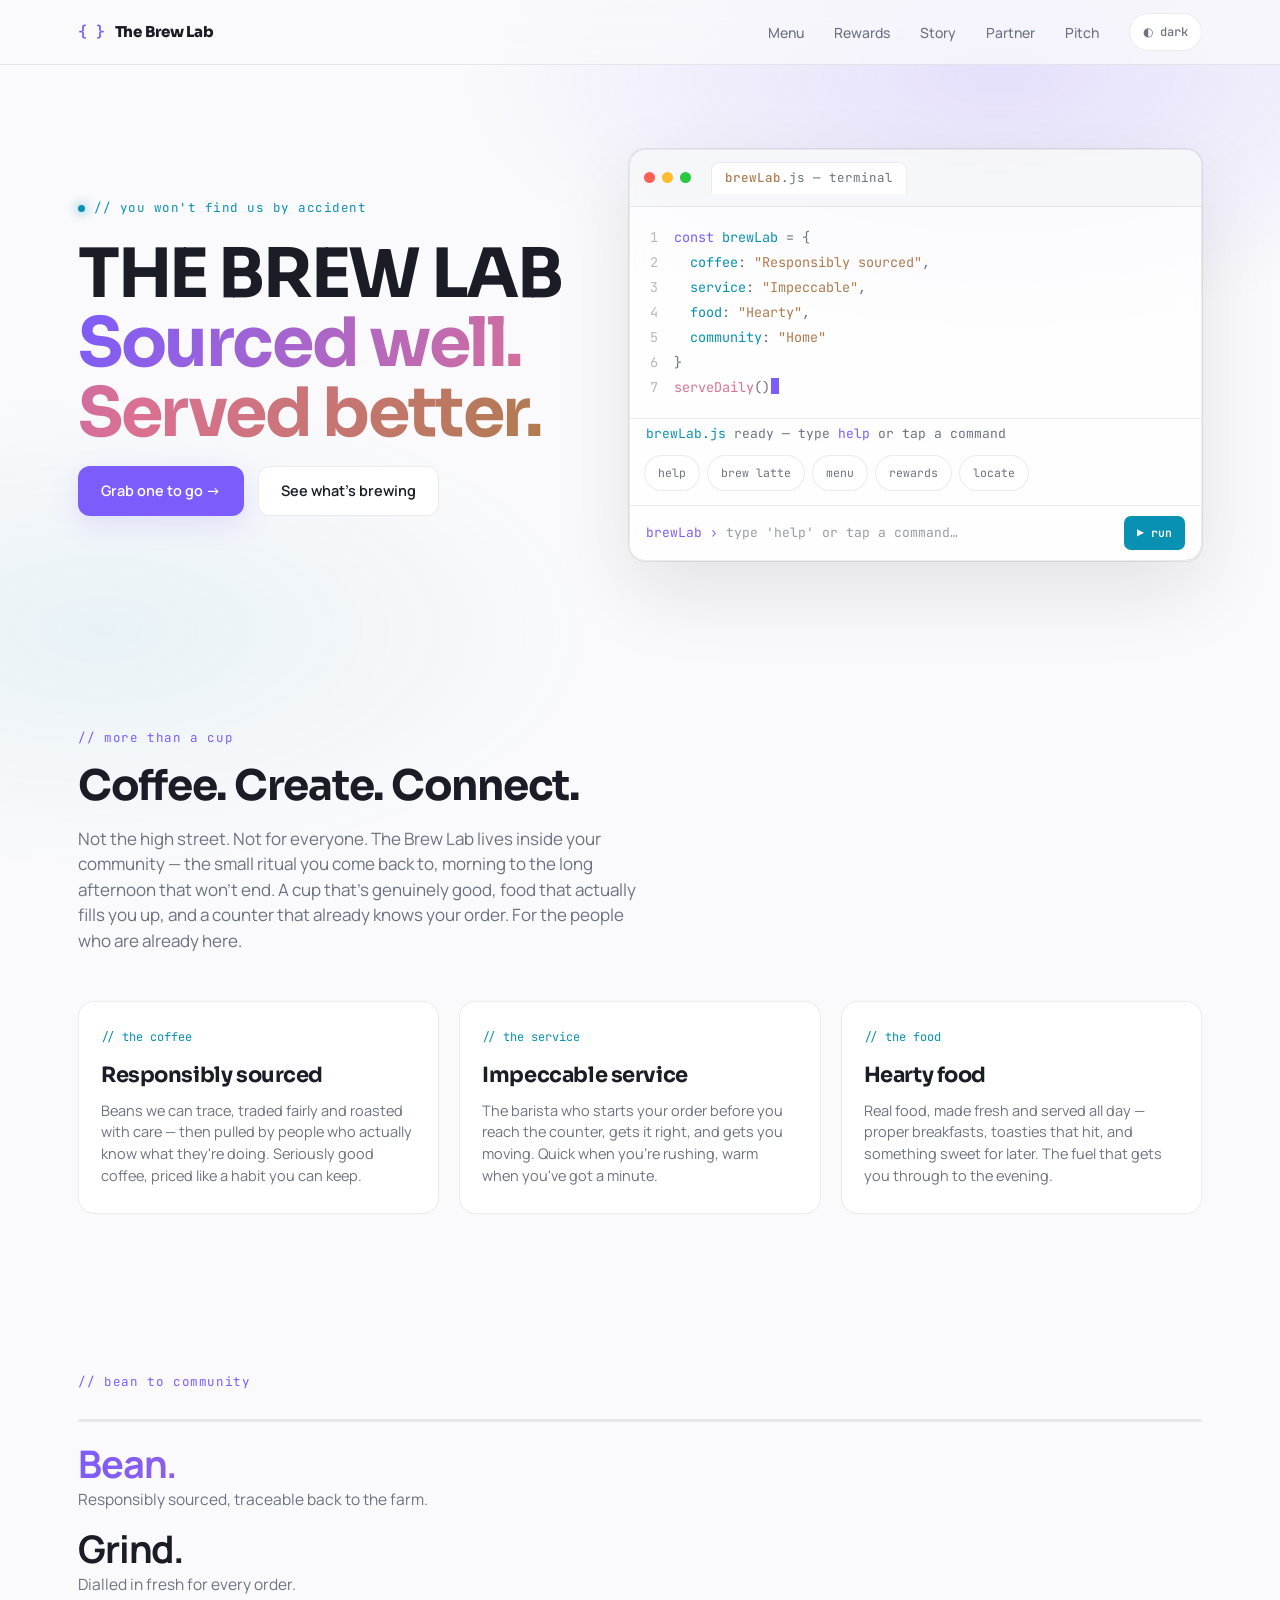
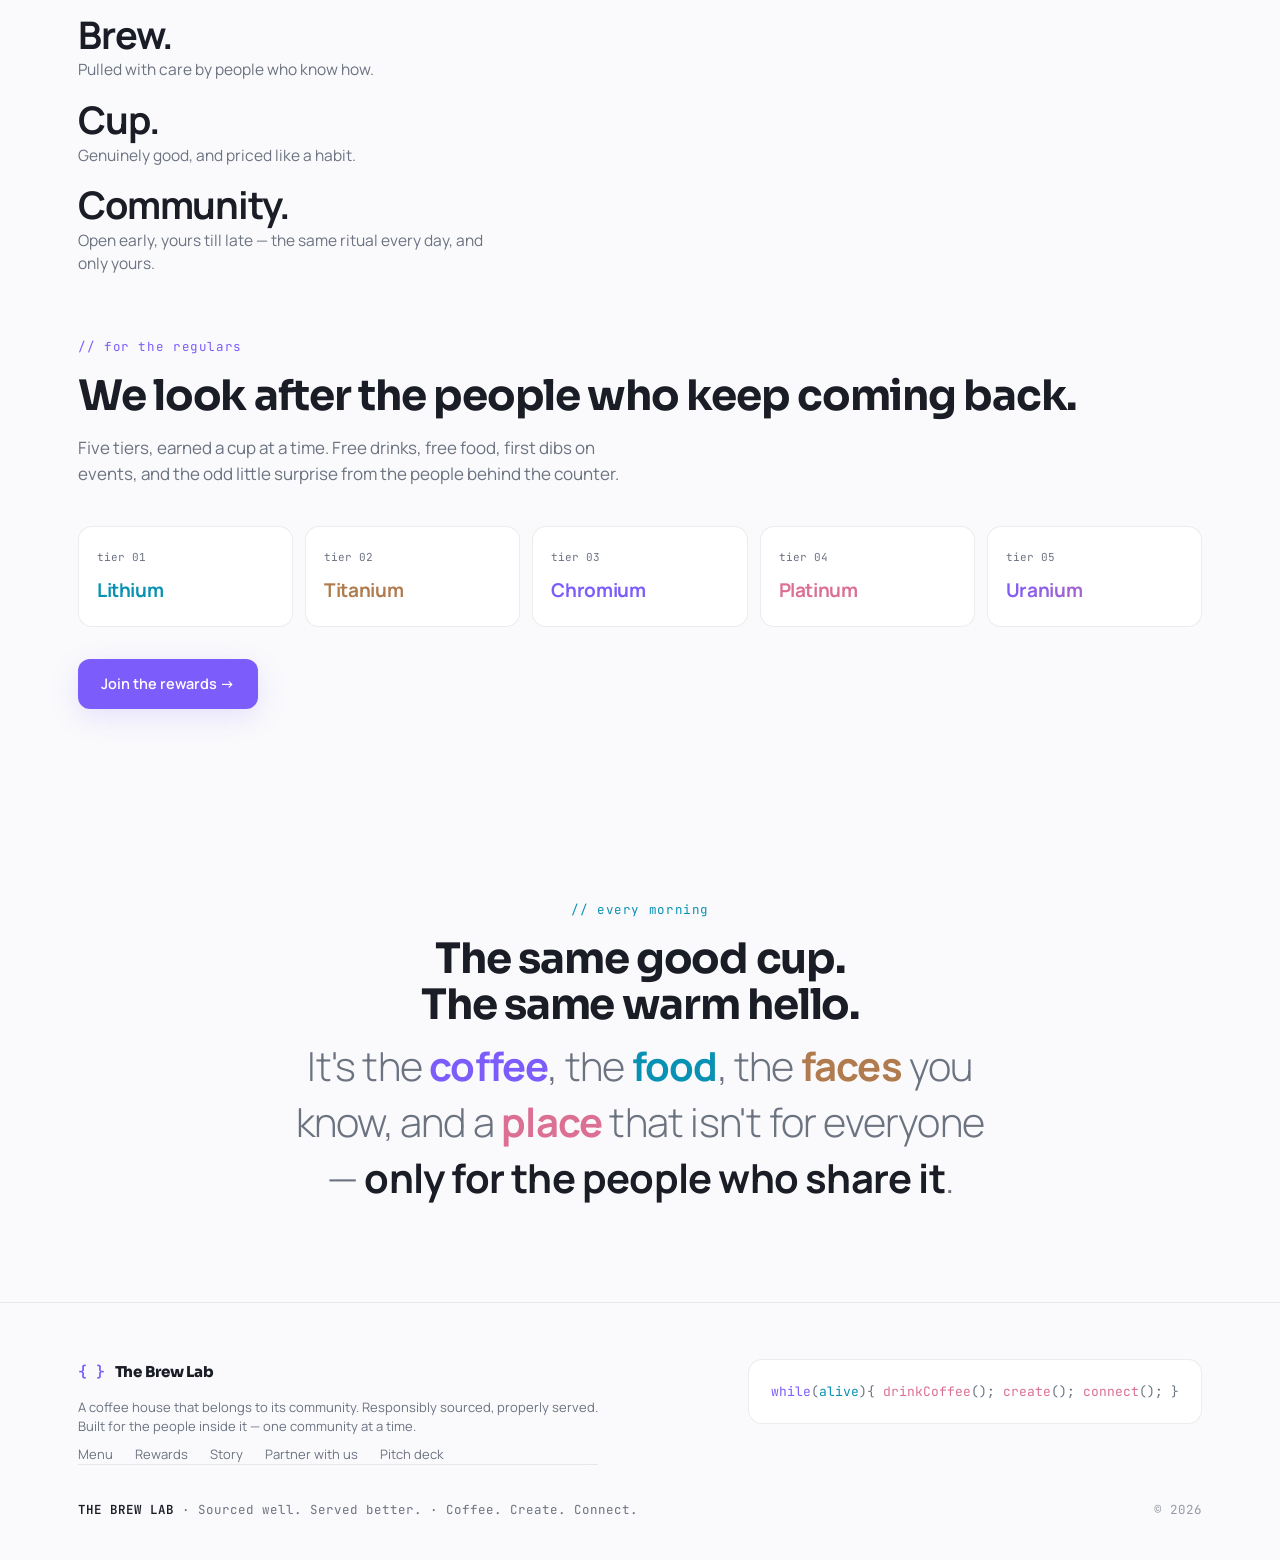
==== commit 02c6003b: "Remove Lenis smooth-scroll lag and custom cursor/magnetic buttons Native scroll-behavior: smooth rep" ====
--- a/index.html
+++ b/index.html
@@ -31,8 +31,7 @@
   "imports": {
     "three": "https://esm.sh/three@0.161.0",
     "gsap": "https://esm.sh/gsap@3.12.5",
-    "gsap/ScrollTrigger": "https://esm.sh/gsap@3.12.5/ScrollTrigger.js",
-    "lenis": "https://esm.sh/lenis@1.1.13"
+    "gsap/ScrollTrigger": "https://esm.sh/gsap@3.12.5/ScrollTrigger.js"
   }
 }
 </script>
@@ -69,8 +68,8 @@
       <span class="eyebrow"><span class="dot"></span>// you won't find us by accident</span>
       <h1 class="title">THE BREW LAB<br><span class="grad-text">Sourced well. Served better.</span></h1>
       <div class="cta-row">
-        <a href="menu.html" class="btn btn-primary magnetic" data-magnetic="0.25">Grab one to go →</a>
-        <a href="rewards.html" class="btn btn-ghost magnetic" data-magnetic="0.25">See what's brewing</a>
+        <a href="menu.html" class="btn btn-primary">Grab one to go →</a>
+        <a href="rewards.html" class="btn btn-ghost">See what's brewing</a>
       </div>
     </div>
 
@@ -147,7 +146,7 @@
       <div class="tier reveal" data-cine-item><div class="lvl mono">tier 05</div><div class="name">Uranium</div></div>
     </div>
     <div class="cta-row" style="margin-top:32px">
-      <a href="rewards.html" class="btn btn-primary magnetic" data-magnetic="0.25">Join the rewards →</a>
+      <a href="rewards.html" class="btn btn-primary">Join the rewards →</a>
     </div>
   </div>
 </section>
--- a/assets/css/base.css
+++ b/assets/css/base.css
@@ -22,11 +22,6 @@
   min-height: 100dvh;
   transition: background var(--t-slow) ease, color var(--t-slow) ease;
 }
-
-/* Lenis smooth-scroll hooks (no-op until JS attaches) */
-html.lenis, html.lenis body { height: auto; }
-.lenis.lenis-smooth { scroll-behavior: auto !important; }
-.lenis.lenis-stopped { overflow: hidden; }
 
 ::selection { background: var(--lavender); color: var(--on-accent); }
 .mono { font-family: var(--font-mono); }
--- a/assets/css/effects.css
+++ b/assets/css/effects.css
@@ -1,36 +1,8 @@
 /* ============================================================
    The Brew Lab — Effects
-   Custom cursor, hero/WebGL, REPL terminal, page transitions,
-   cinematics. All effects are pointer/motion gated for mobile + a11y.
+   Hero/WebGL, REPL terminal, page transitions, cinematics.
+   All effects are pointer/motion gated for mobile + a11y.
    ============================================================ */
-
-/* ---------- custom cursor (pointer-fine only) ---------- */
-.cursor-dot, .cursor-ring { display: none; }
-
-@media (hover: hover) and (pointer: fine) {
-  body.has-cursor { cursor: none; }
-  body.has-cursor a, body.has-cursor button, body.has-cursor .magnetic { cursor: none; }
-
-  .cursor-dot, .cursor-ring {
-    display: block; position: fixed; top: 0; left: 0; z-index: 999;
-    pointer-events: none; border-radius: 50%;
-    transform: translate3d(-50%, -50%, 0);
-    will-change: transform; mix-blend-mode: difference;
-  }
-  .cursor-dot { width: 7px; height: 7px; background: #fff; }
-  .cursor-ring {
-    width: 34px; height: 34px; border: 1px solid #fff;
-    transition: width var(--t-base) var(--ease), height var(--t-base) var(--ease),
-                background var(--t-base) ease, opacity var(--t-base) ease;
-  }
-  .cursor-ring.hot { width: 54px; height: 54px; background: rgba(255, 255, 255, 0.12); }
-}
-@media (prefers-reduced-motion: reduce) {
-  body.has-cursor { cursor: auto; }
-  .cursor-dot, .cursor-ring { display: none !important; }
-}
-
-.magnetic { will-change: transform; }
 
 /* ---------- hero ---------- */
 .hero { padding: clamp(48px, 9vw, 84px) 0 clamp(48px, 8vw, 72px); position: relative; }
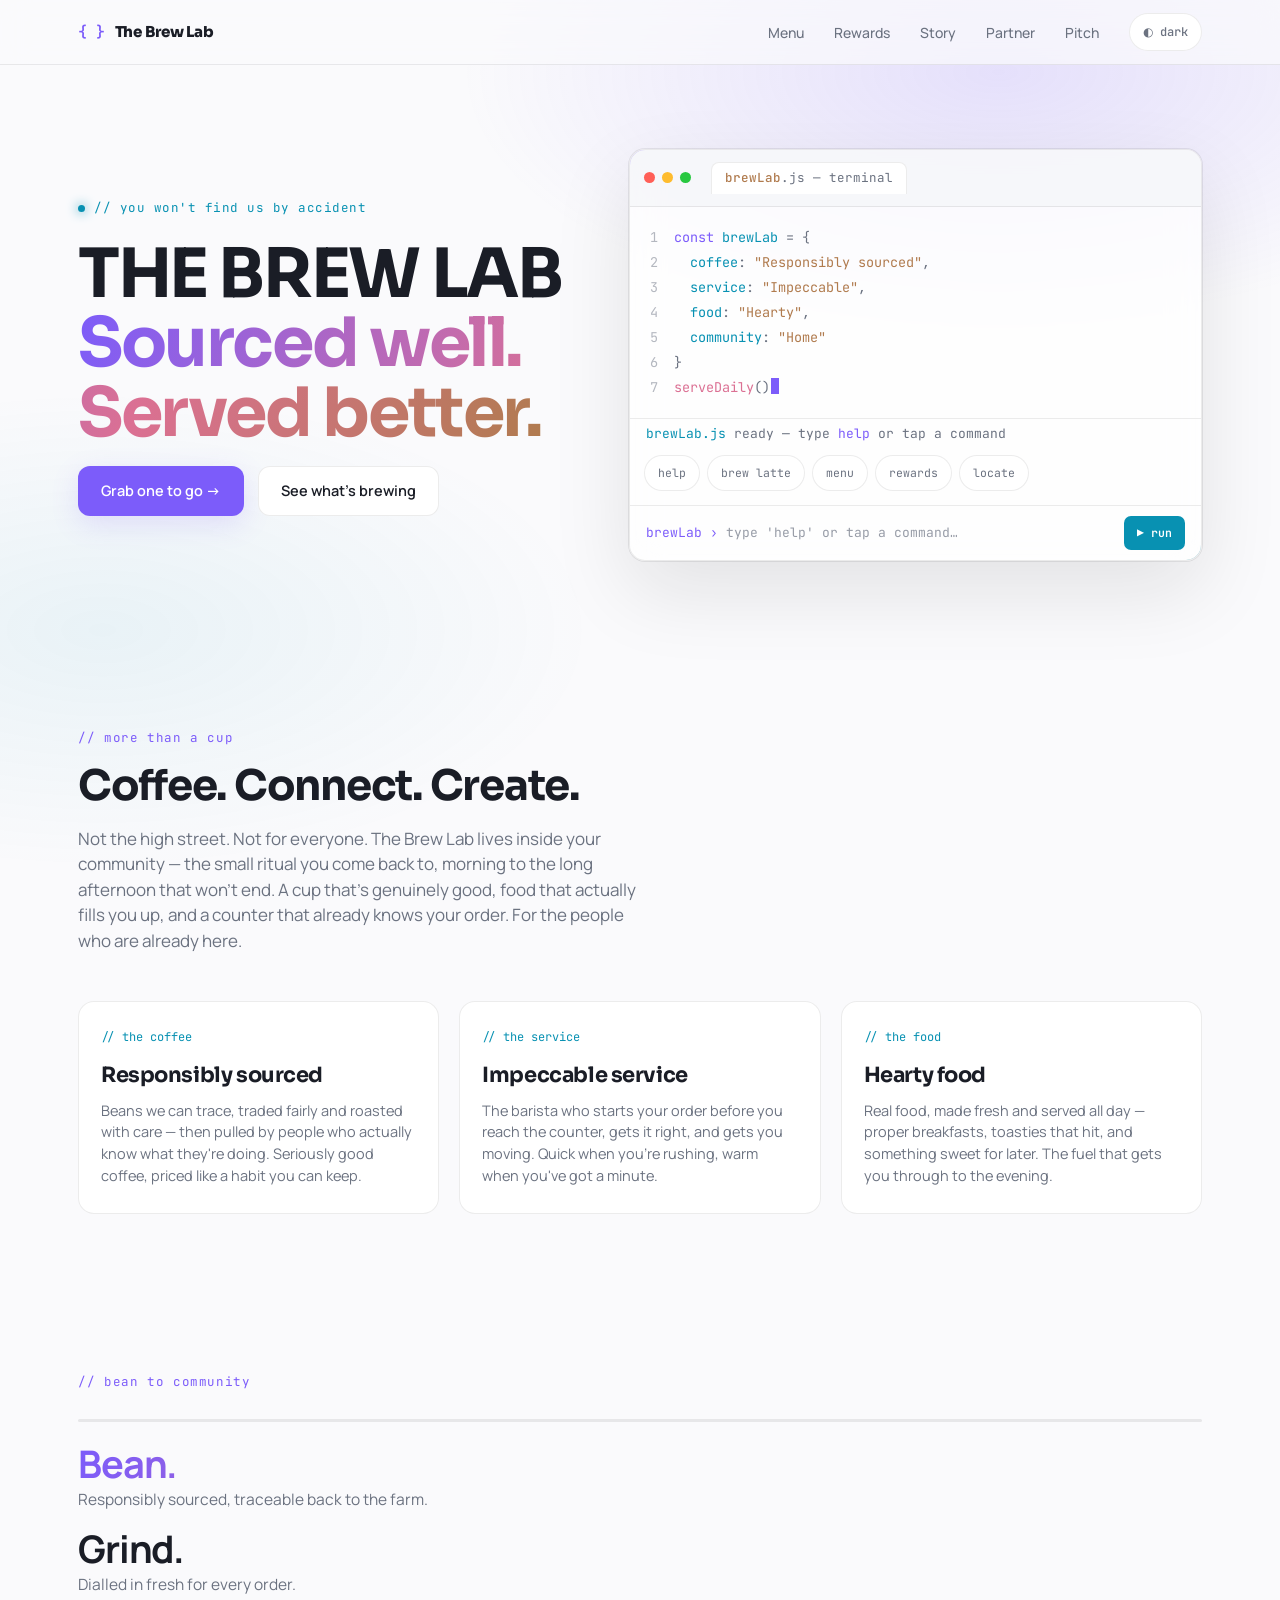
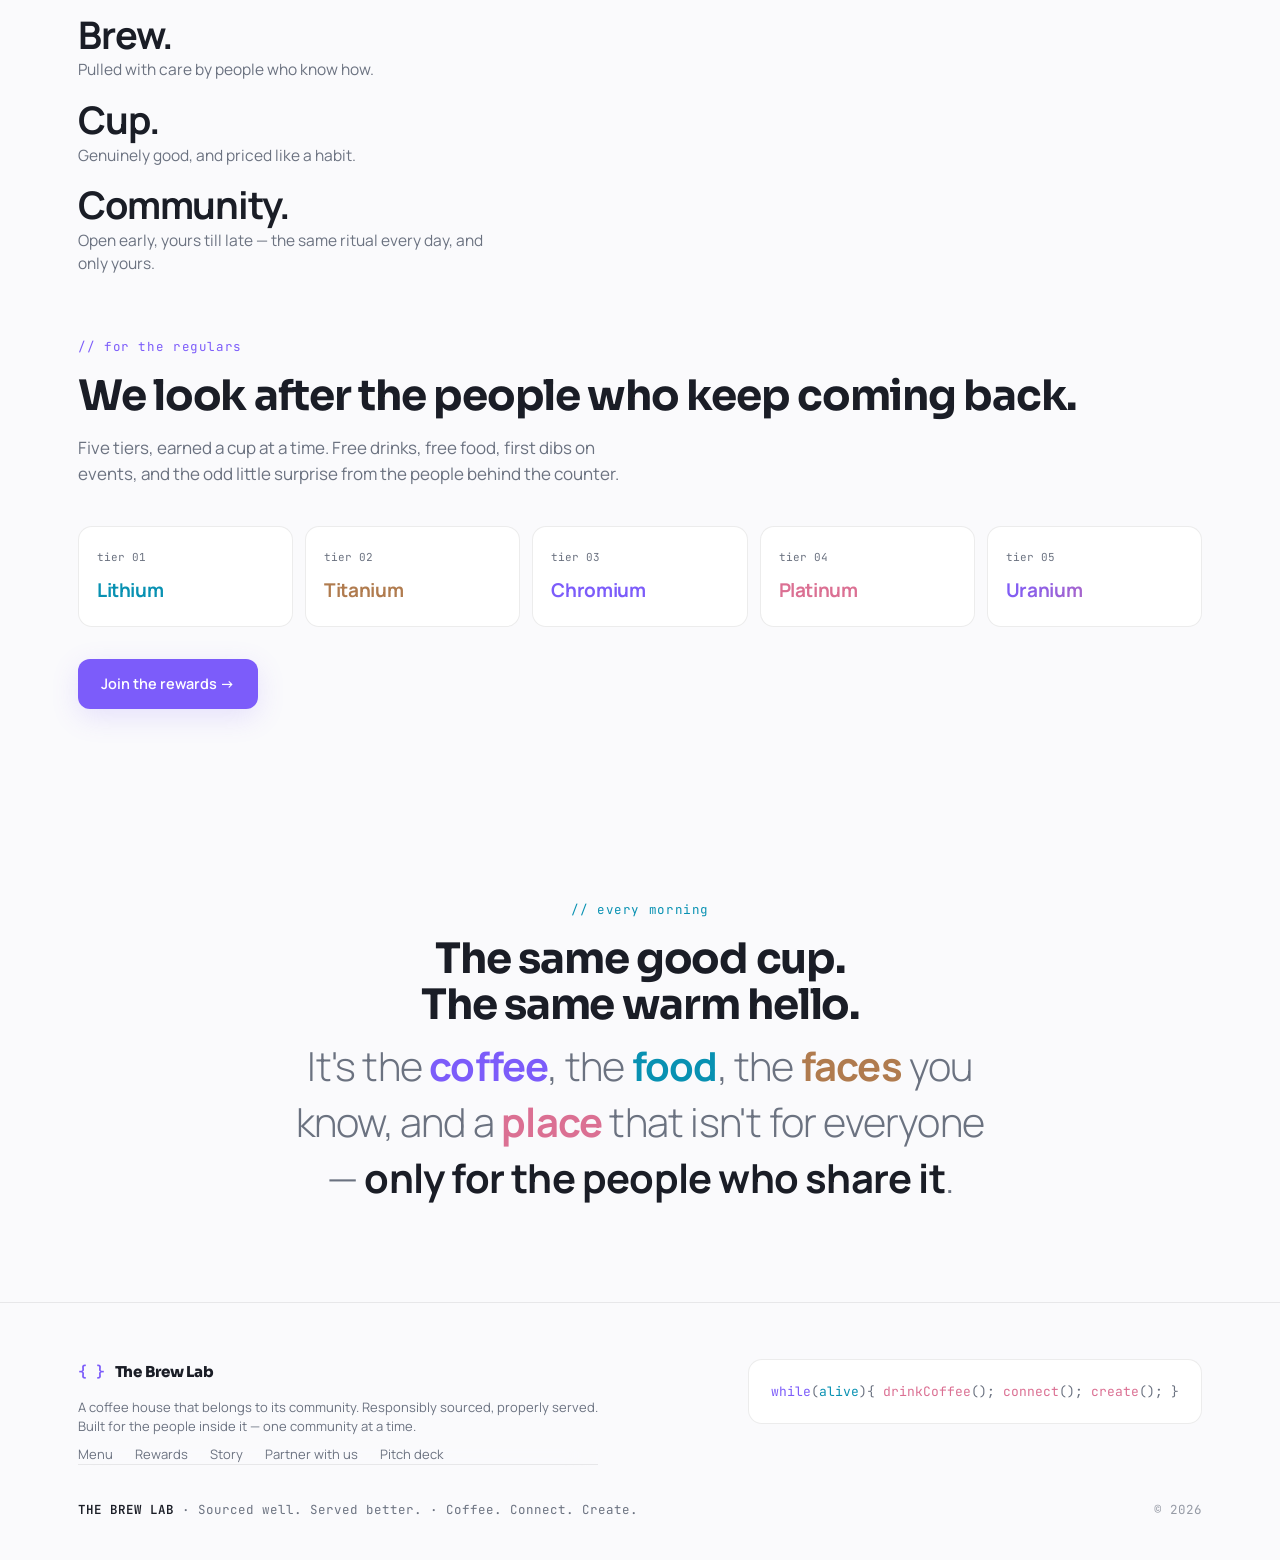
==== commit 794c543e: "Reorder mantra to "Coffee. Connect. Create." Swaps the brand mantra's word order everywhere it appea" ====
--- a/index.html
+++ b/index.html
@@ -4,11 +4,11 @@
 <meta charset="UTF-8">
 <meta name="viewport" content="width=device-width, initial-scale=1.0, viewport-fit=cover">
 <title>The Brew Lab</title>
-<meta name="description" content="The Brew Lab — a coffee house that belongs to your community. Responsibly sourced coffee, impeccable service, and hearty food. Coffee. Create. Connect.">
+<meta name="description" content="The Brew Lab — a coffee house that belongs to your community. Responsibly sourced coffee, impeccable service, and hearty food. Coffee. Connect. Create.">
 <meta name="theme-color" content="#0F1117">
 <link rel="icon" href="assets/img/favicon.svg" type="image/svg+xml">
 <meta property="og:title" content="The Brew Lab — Sourced well. Served better.">
-<meta property="og:description" content="A coffee house that belongs to your community — responsibly sourced coffee, hearty food, impeccable service. Coffee. Create. Connect.">
+<meta property="og:description" content="A coffee house that belongs to your community — responsibly sourced coffee, hearty food, impeccable service. Coffee. Connect. Create.">
 <meta property="og:type" content="website">
 <meta property="og:image" content="assets/img/og-image.svg">
 <meta name="twitter:card" content="summary_large_image">
@@ -108,7 +108,7 @@
 <section id="positioning">
   <div class="wrap">
     <div class="sec-label reveal">// more than a cup</div>
-    <h2 class="reveal">Coffee. Create. Connect.</h2>
+    <h2 class="reveal">Coffee. Connect. Create.</h2>
     <p class="lead reveal">Not the high street. Not for everyone. The Brew Lab lives inside your community — the small ritual you come back to, morning to the long afternoon that won't end. A cup that's genuinely good, food that actually fills you up, and a counter that already knows your order. For the people who are already here.</p>
     <div class="triad" data-cine-group>
       <div class="tcard reveal" data-cine-item><div class="k mono">// the coffee</div><h3>Responsibly sourced</h3><p>Beans we can trace, traded fairly and roasted with care — then pulled by people who actually know what they're doing. Seriously good coffee, priced like a habit you can keep.</p></div>
@@ -177,12 +177,12 @@
       <div class="foot-code mono" aria-hidden="true">
 <span class="kw">while</span><span class="pun">(</span><span class="prop">alive</span><span class="pun">){</span>
   <span class="fn">drinkCoffee</span><span class="pun">();</span>
+  <span class="fn">connect</span><span class="pun">();</span>
   <span class="fn">create</span><span class="pun">();</span>
-  <span class="fn">connect</span><span class="pun">();</span>
 <span class="pun">}</span>
       </div>
     </div>
-    <div class="foot-sig"><b>THE BREW LAB</b> · Sourced well. Served better. · Coffee. Create. Connect. <span style="margin-left:auto;opacity:.7;">© 2026</span></div>
+    <div class="foot-sig"><b>THE BREW LAB</b> · Sourced well. Served better. · Coffee. Connect. Create. <span style="margin-left:auto;opacity:.7;">© 2026</span></div>
   </div>
 </footer>
 
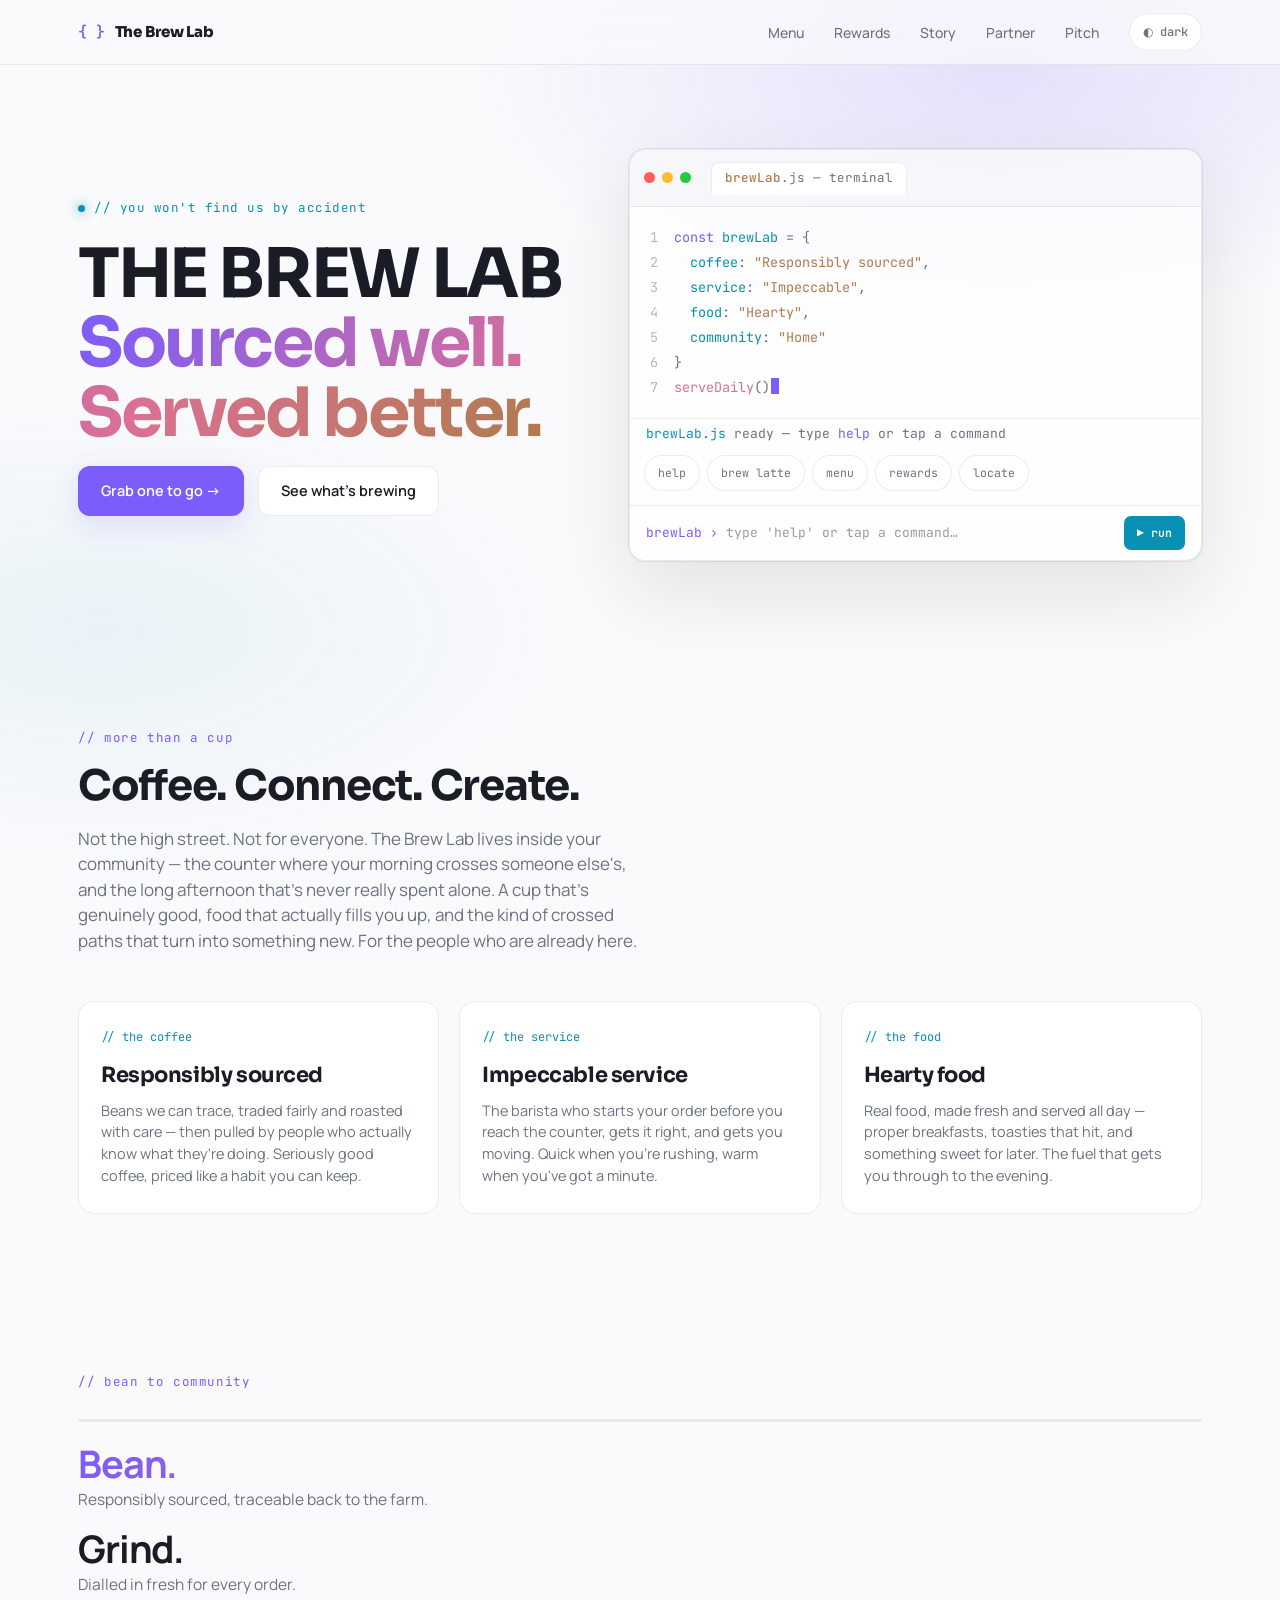
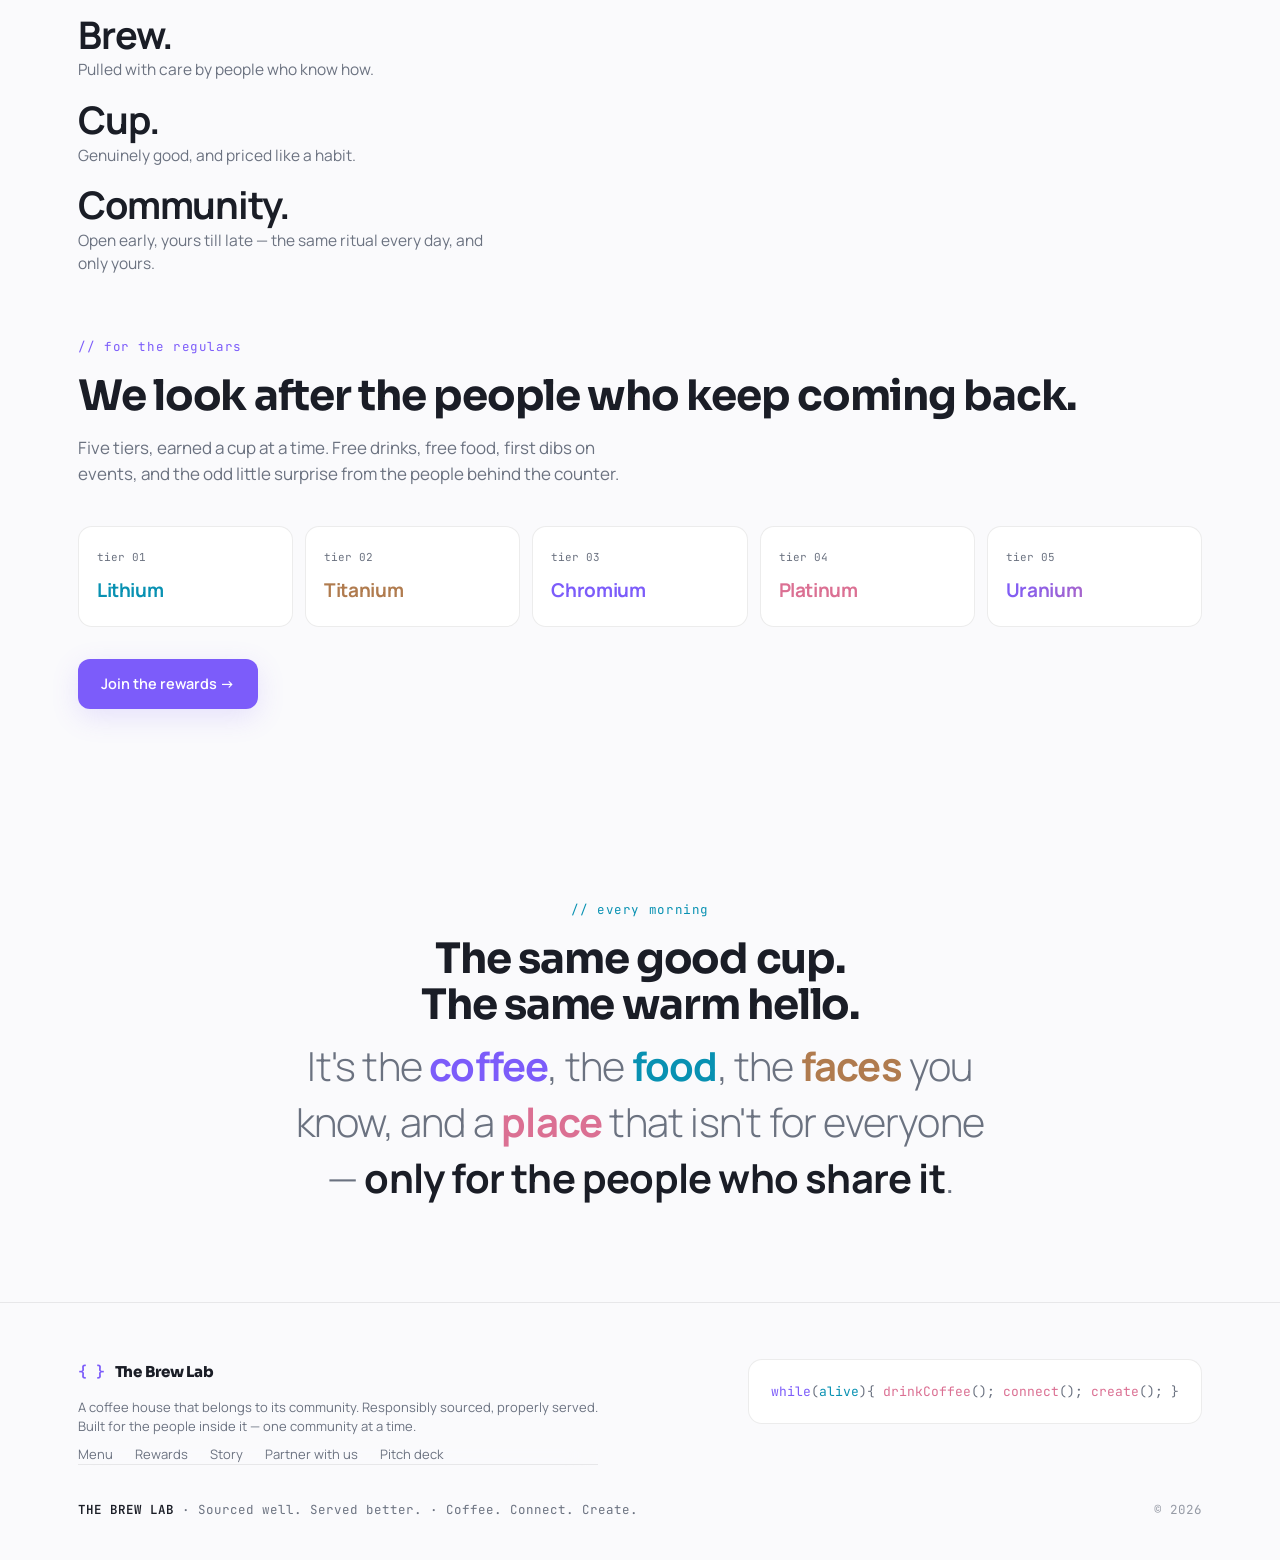
==== commit afc73e8f: "Reframe positioning copy and add pitch GTM line for Connect→Create Home positioning paragraph now re" ====
--- a/index.html
+++ b/index.html
@@ -109,7 +109,7 @@
   <div class="wrap">
     <div class="sec-label reveal">// more than a cup</div>
     <h2 class="reveal">Coffee. Connect. Create.</h2>
-    <p class="lead reveal">Not the high street. Not for everyone. The Brew Lab lives inside your community — the small ritual you come back to, morning to the long afternoon that won't end. A cup that's genuinely good, food that actually fills you up, and a counter that already knows your order. For the people who are already here.</p>
+    <p class="lead reveal">Not the high street. Not for everyone. The Brew Lab lives inside your community — the counter where your morning crosses someone else's, and the long afternoon that's never really spent alone. A cup that's genuinely good, food that actually fills you up, and the kind of crossed paths that turn into something new. For the people who are already here.</p>
     <div class="triad" data-cine-group>
       <div class="tcard reveal" data-cine-item><div class="k mono">// the coffee</div><h3>Responsibly sourced</h3><p>Beans we can trace, traded fairly and roasted with care — then pulled by people who actually know what they're doing. Seriously good coffee, priced like a habit you can keep.</p></div>
       <div class="tcard reveal" data-cine-item><div class="k mono">// the service</div><h3>Impeccable service</h3><p>The barista who starts your order before you reach the counter, gets it right, and gets you moving. Quick when you're rushing, warm when you've got a minute.</p></div>
